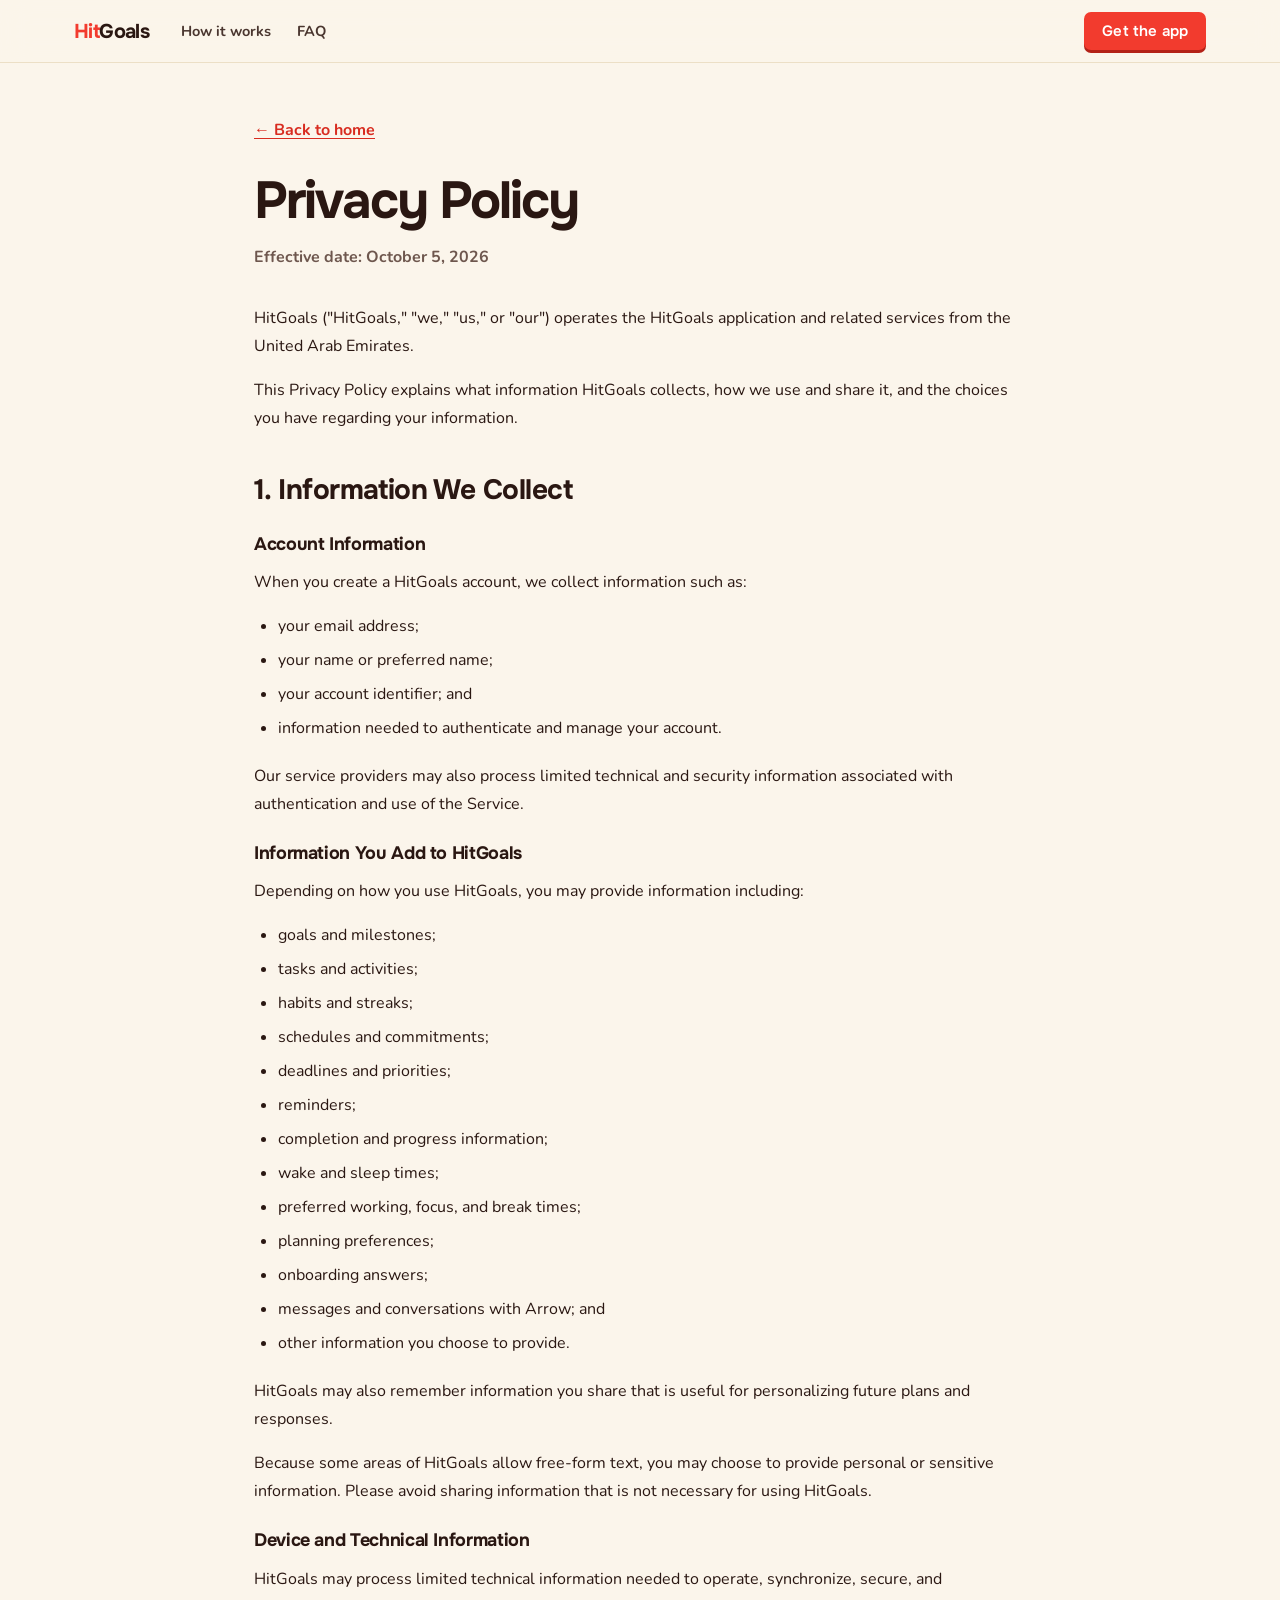
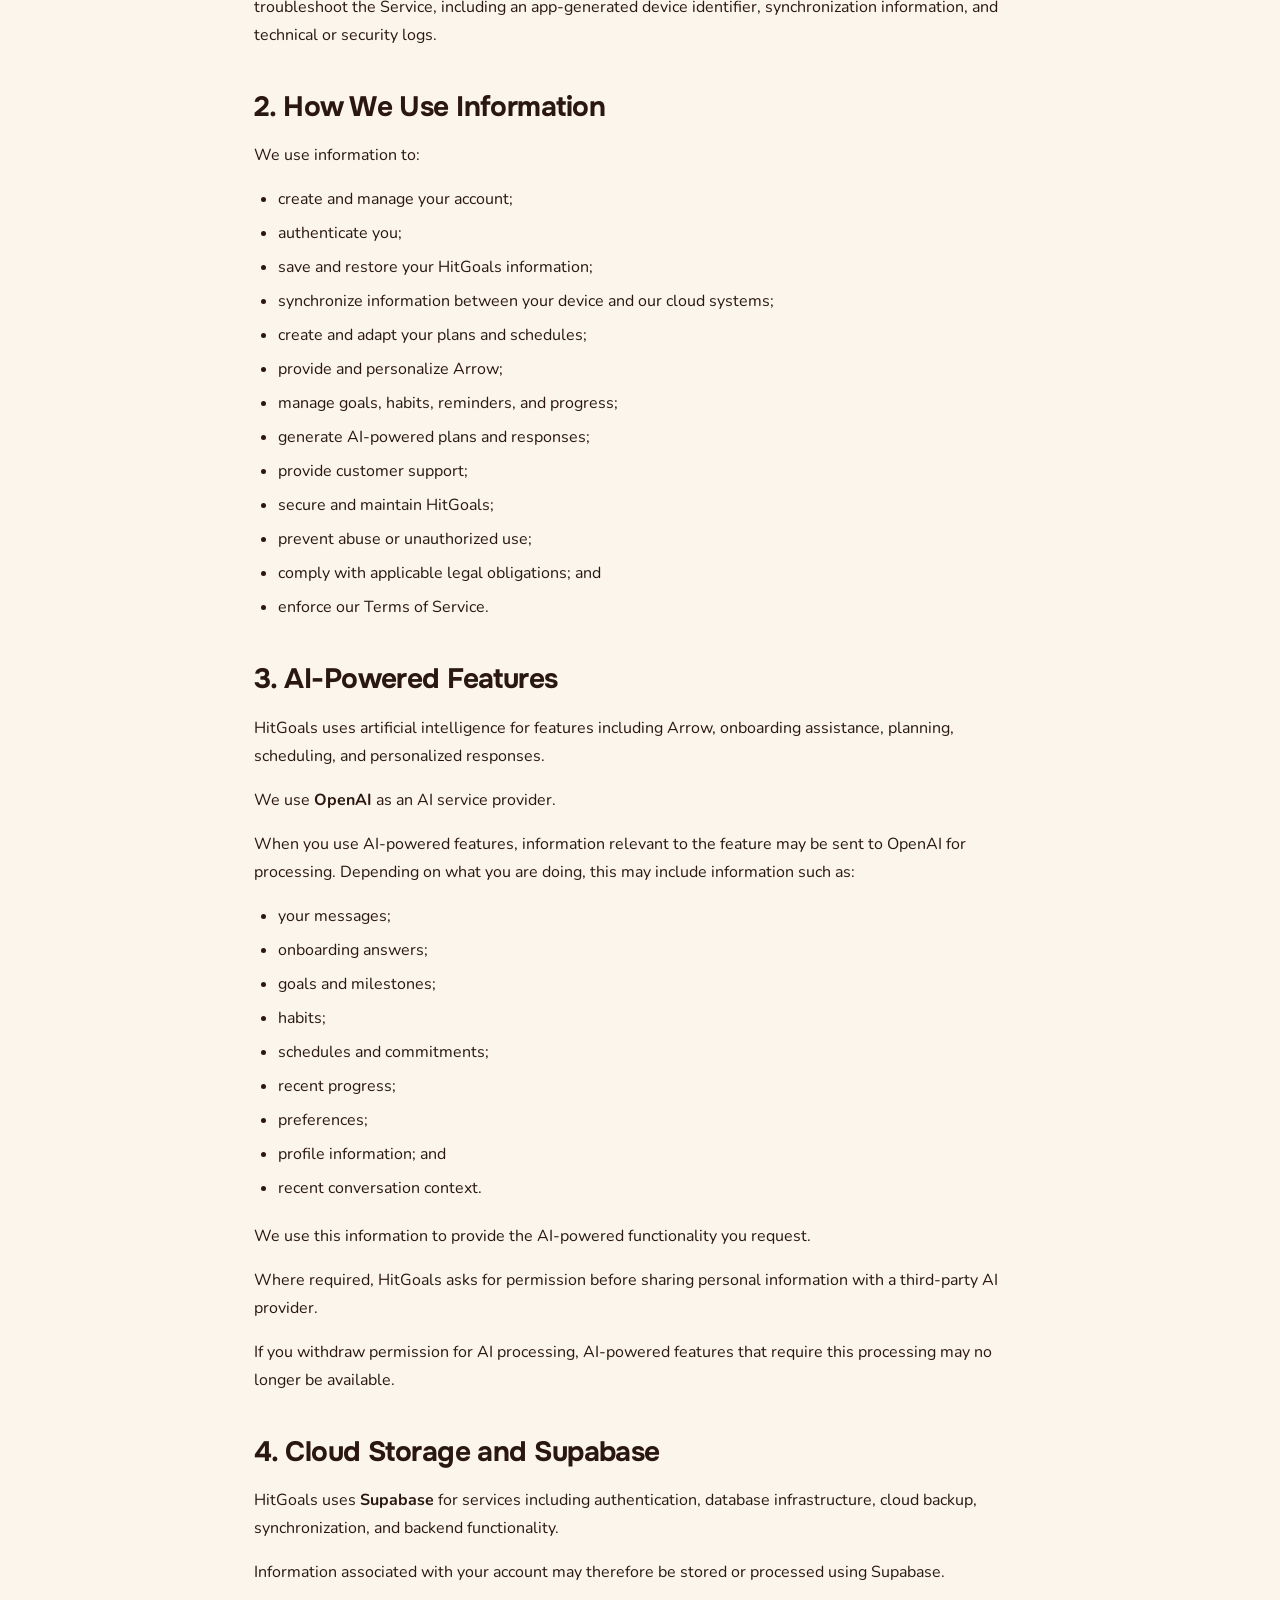
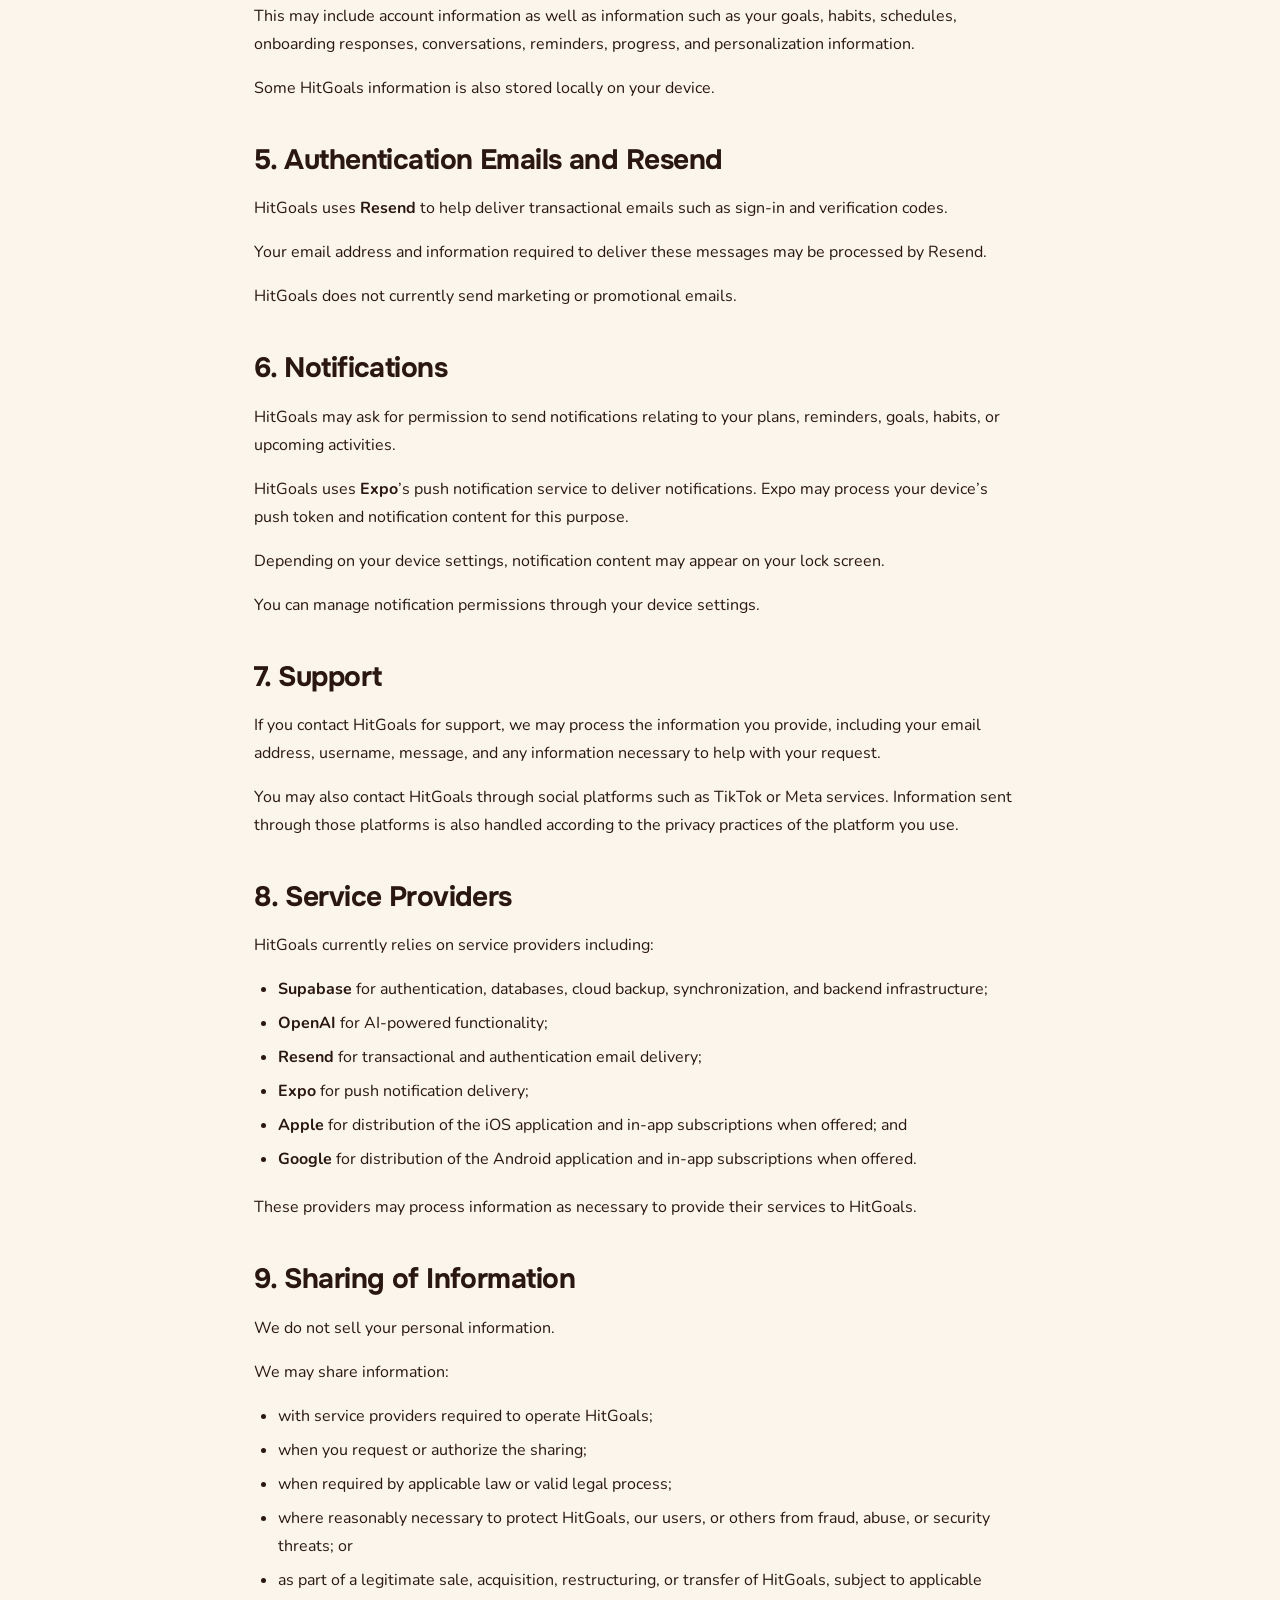
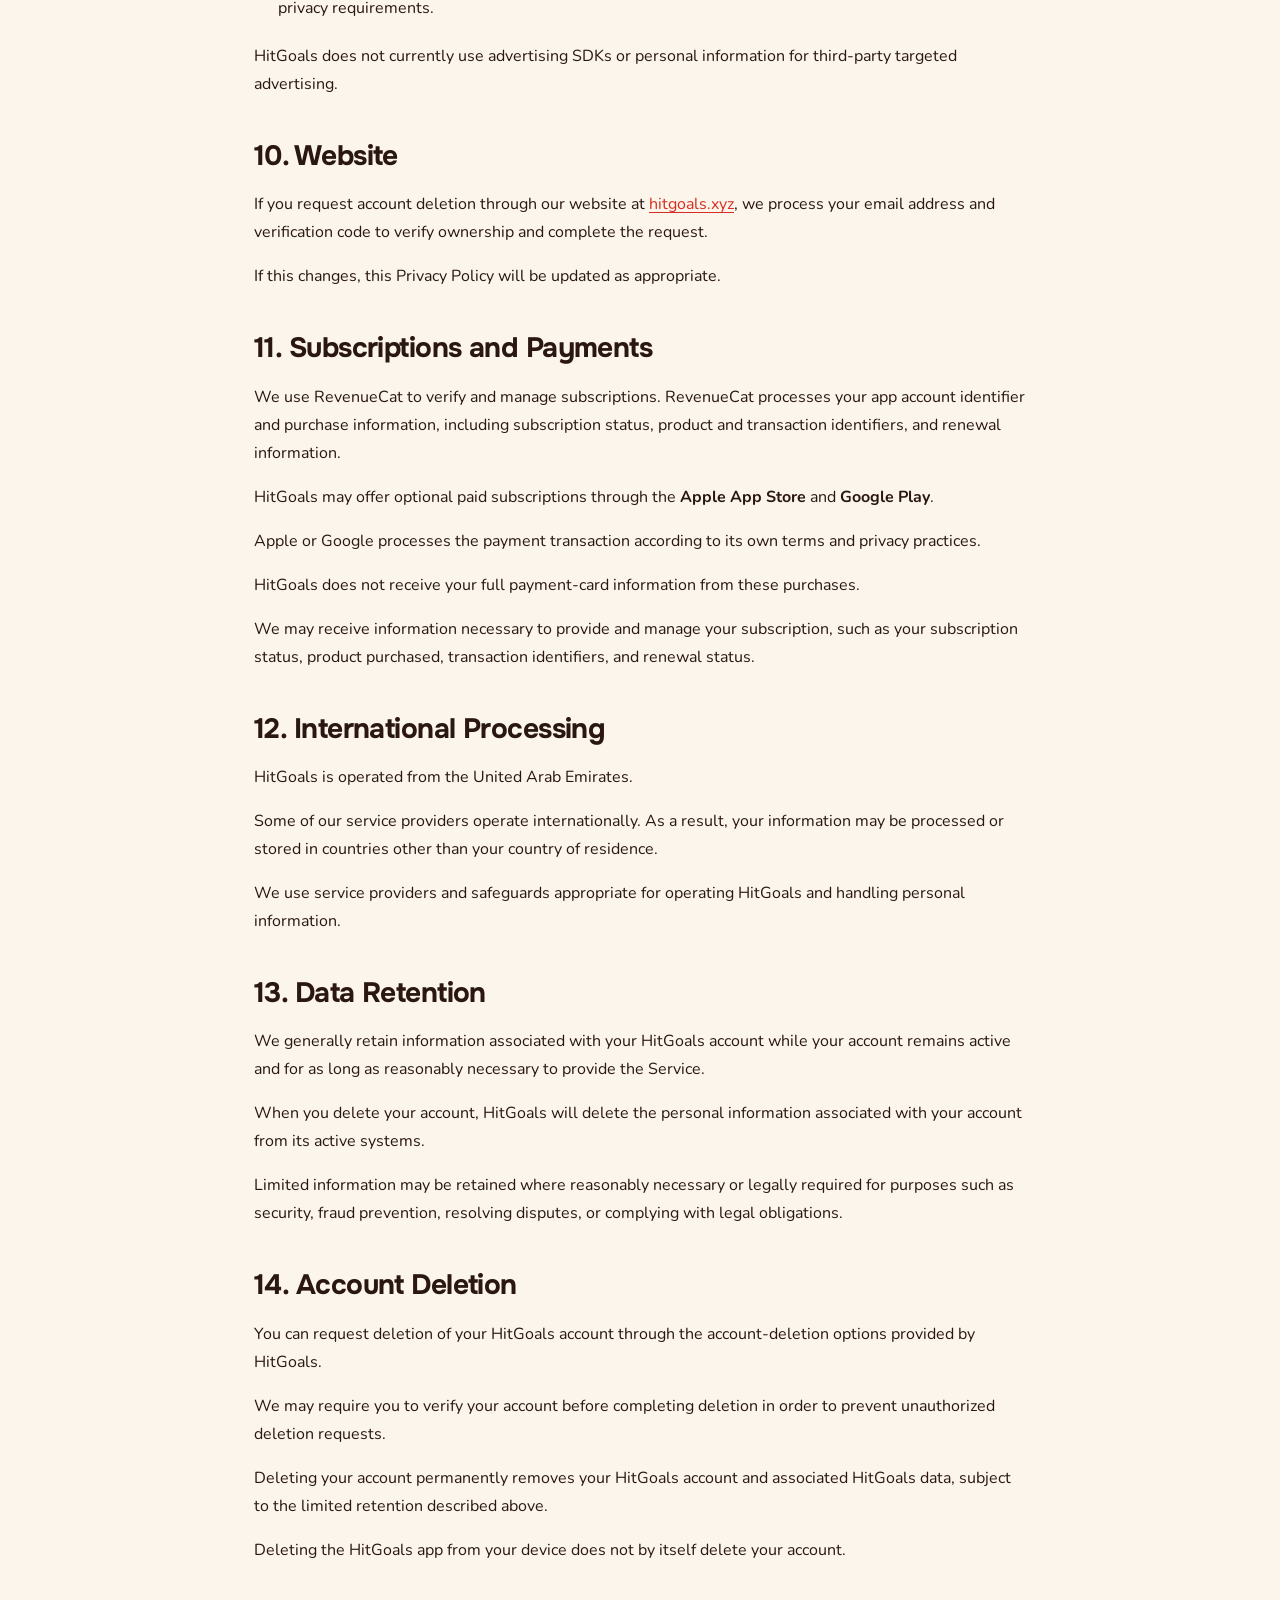
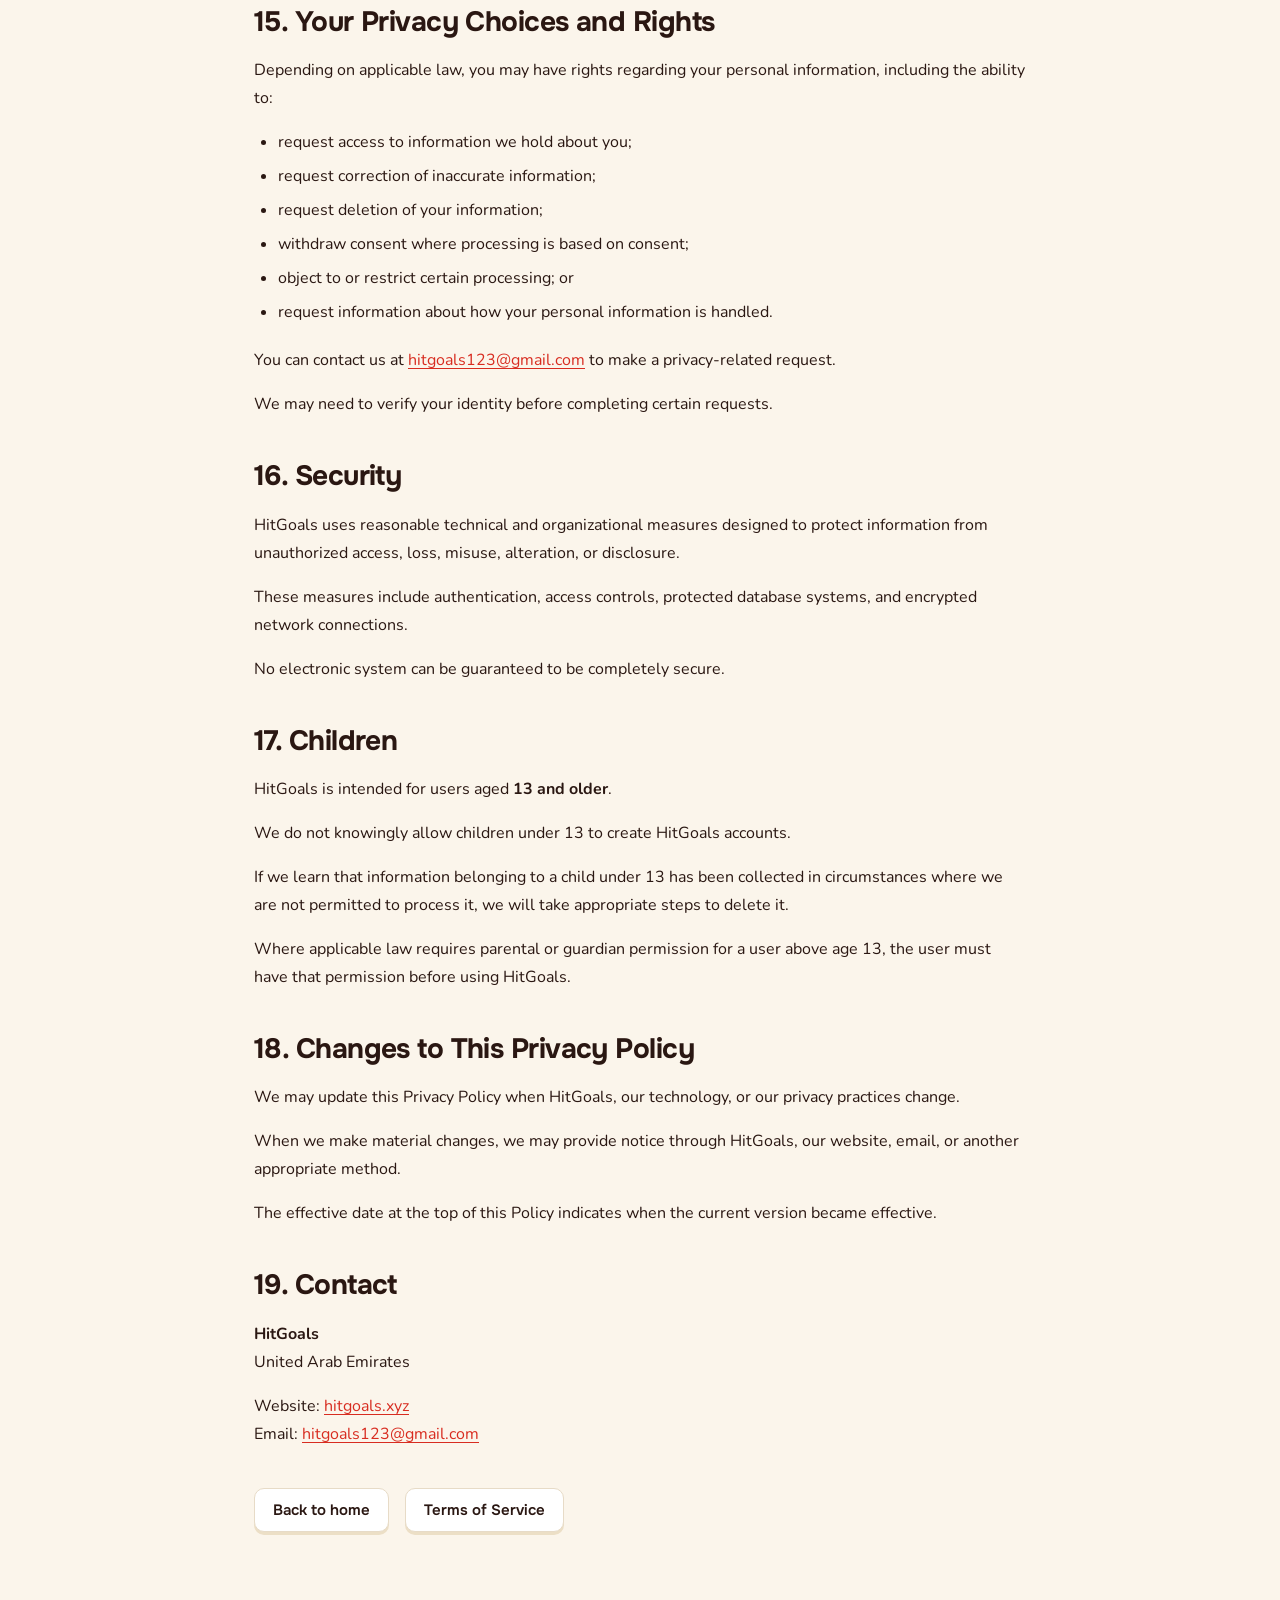
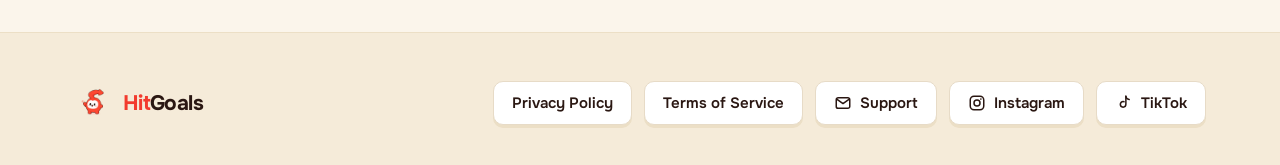
==== privacy/index.html @ f138be62 "Add privacy policy and terms pages to website" ====
<!DOCTYPE html>
<html lang="en">
<head>
<meta charset="utf-8">
<meta name="viewport" content="width=device-width, initial-scale=1">
<title>Privacy Policy — HitGoals</title>
<meta name="description" content="Read how HitGoals collects, uses, stores, and shares information, and learn about your privacy choices.">
<meta property="og:type" content="website">
<meta property="og:title" content="Privacy Policy — HitGoals">
<meta property="og:description" content="Read how HitGoals collects, uses, stores, and shares information, and learn about your privacy choices.">
<meta property="og:url" content="https://hitgoals.xyz/privacy/">
<meta property="og:image" content="https://hitgoals.xyz/assets/mascot/proud.png">
<meta name="theme-color" content="#FBF5EB">
<link rel="canonical" href="https://hitgoals.xyz/privacy/">
<link rel="icon" type="image/png" href="../assets/mascot/wave.png">
<link rel="stylesheet" href="../_ds/hitgoals-the-real-main-8b4e00c6-6f70-4fc8-bd92-96c5d314cf09/tokens/colors.css">
<link rel="stylesheet" href="../_ds/hitgoals-the-real-main-8b4e00c6-6f70-4fc8-bd92-96c5d314cf09/tokens/typography.css">
<link rel="stylesheet" href="../_ds/hitgoals-the-real-main-8b4e00c6-6f70-4fc8-bd92-96c5d314cf09/tokens/spacing.css">
<link rel="stylesheet" href="../_ds/hitgoals-the-real-main-8b4e00c6-6f70-4fc8-bd92-96c5d314cf09/tokens/radius.css">
<link rel="stylesheet" href="../_ds/hitgoals-the-real-main-8b4e00c6-6f70-4fc8-bd92-96c5d314cf09/tokens/shadows.css">
<link rel="stylesheet" href="../_ds/hitgoals-the-real-main-8b4e00c6-6f70-4fc8-bd92-96c5d314cf09/tokens/motion.css">
<link rel="stylesheet" href="../assets/css/site.css">
</head>
<body>
<header class="site-header">
  <div class="site-header__inner">
    <a class="brand" href="../#top">
      <span class="brand__word"><span class="brand__hit">Hit</span>Goals</span>
    </a>
    <nav class="site-nav" aria-label="Primary">
      <a href="../#how">How it works</a>
      <a href="../#faq">FAQ</a>
    </nav>
    <div class="site-header__actions">
      <a class="btn btn--sm btn--primary" href="../#cta">Get the app</a>
    </div>
  </div>
</header>

<main class="legal-page">
  <a class="legal-page__back" href="../">&larr; Back to home</a>
  <article aria-labelledby="legal-title">
    <h1 class="legal-page__title" id="legal-title">Privacy Policy</h1>
    <p class="legal-page__date"><strong>Effective date: <time datetime="2026-10-05">October 5, 2026</time></strong></p>
    <div class="legal-page__content">
    <p>HitGoals (&quot;HitGoals,&quot; &quot;we,&quot; &quot;us,&quot; or &quot;our&quot;) operates the HitGoals application and related services from the United Arab Emirates.</p>
    <p>This Privacy Policy explains what information HitGoals collects, how we use and share it, and the choices you have regarding your information.</p>
    <h2>1. Information We Collect</h2>
    <h3>Account Information</h3>
    <p>When you create a HitGoals account, we collect information such as:</p>
    <ul>
      <li>your email address;</li>
      <li>your name or preferred name;</li>
      <li>your account identifier; and</li>
      <li>information needed to authenticate and manage your account.</li>
    </ul>
    <p>Our service providers may also process limited technical and security information associated with authentication and use of the Service.</p>
    <h3>Information You Add to HitGoals</h3>
    <p>Depending on how you use HitGoals, you may provide information including:</p>
    <ul>
      <li>goals and milestones;</li>
      <li>tasks and activities;</li>
      <li>habits and streaks;</li>
      <li>schedules and commitments;</li>
      <li>deadlines and priorities;</li>
      <li>reminders;</li>
      <li>completion and progress information;</li>
      <li>wake and sleep times;</li>
      <li>preferred working, focus, and break times;</li>
      <li>planning preferences;</li>
      <li>onboarding answers;</li>
      <li>messages and conversations with Arrow; and</li>
      <li>other information you choose to provide.</li>
    </ul>
    <p>HitGoals may also remember information you share that is useful for personalizing future plans and responses.</p>
    <p>Because some areas of HitGoals allow free-form text, you may choose to provide personal or sensitive information. Please avoid sharing information that is not necessary for using HitGoals.</p>
    <h3>Device and Technical Information</h3>
    <p>HitGoals may process limited technical information needed to operate, synchronize, secure, and troubleshoot the Service, including an app-generated device identifier, synchronization information, and technical or security logs.</p>
    <h2>2. How We Use Information</h2>
    <p>We use information to:</p>
    <ul>
      <li>create and manage your account;</li>
      <li>authenticate you;</li>
      <li>save and restore your HitGoals information;</li>
      <li>synchronize information between your device and our cloud systems;</li>
      <li>create and adapt your plans and schedules;</li>
      <li>provide and personalize Arrow;</li>
      <li>manage goals, habits, reminders, and progress;</li>
      <li>generate AI-powered plans and responses;</li>
      <li>provide customer support;</li>
      <li>secure and maintain HitGoals;</li>
      <li>prevent abuse or unauthorized use;</li>
      <li>comply with applicable legal obligations; and</li>
      <li>enforce our Terms of Service.</li>
    </ul>
    <h2 id="ai">3. AI-Powered Features</h2>
    <p>HitGoals uses artificial intelligence for features including Arrow, onboarding assistance, planning, scheduling, and personalized responses.</p>
    <p>We use <strong>OpenAI</strong> as an AI service provider.</p>
    <p>When you use AI-powered features, information relevant to the feature may be sent to OpenAI for processing. Depending on what you are doing, this may include information such as:</p>
    <ul>
      <li>your messages;</li>
      <li>onboarding answers;</li>
      <li>goals and milestones;</li>
      <li>habits;</li>
      <li>schedules and commitments;</li>
      <li>recent progress;</li>
      <li>preferences;</li>
      <li>profile information; and</li>
      <li>recent conversation context.</li>
    </ul>
    <p>We use this information to provide the AI-powered functionality you request.</p>
    <p>Where required, HitGoals asks for permission before sharing personal information with a third-party AI provider.</p>
    <p>If you withdraw permission for AI processing, AI-powered features that require this processing may no longer be available.</p>
    <h2>4. Cloud Storage and Supabase</h2>
    <p>HitGoals uses <strong>Supabase</strong> for services including authentication, database infrastructure, cloud backup, synchronization, and backend functionality.</p>
    <p>Information associated with your account may therefore be stored or processed using Supabase.</p>
    <p>This may include account information as well as information such as your goals, habits, schedules, onboarding responses, conversations, reminders, progress, and personalization information.</p>
    <p>Some HitGoals information is also stored locally on your device.</p>
    <h2>5. Authentication Emails and Resend</h2>
    <p>HitGoals uses <strong>Resend</strong> to help deliver transactional emails such as sign-in and verification codes.</p>
    <p>Your email address and information required to deliver these messages may be processed by Resend.</p>
    <p>HitGoals does not currently send marketing or promotional emails.</p>
    <h2>6. Notifications</h2>
    <p>HitGoals may ask for permission to send notifications relating to your plans, reminders, goals, habits, or upcoming activities.</p>
    <p>HitGoals uses <strong>Expo</strong>’s push notification service to deliver notifications. Expo may process your device’s push token and notification content for this purpose.</p>
    <p>Depending on your device settings, notification content may appear on your lock screen.</p>
    <p>You can manage notification permissions through your device settings.</p>
    <h2>7. Support</h2>
    <p>If you contact HitGoals for support, we may process the information you provide, including your email address, username, message, and any information necessary to help with your request.</p>
    <p>You may also contact HitGoals through social platforms such as TikTok or Meta services. Information sent through those platforms is also handled according to the privacy practices of the platform you use.</p>
    <h2>8. Service Providers</h2>
    <p>HitGoals currently relies on service providers including:</p>
    <ul>
      <li><strong>Supabase</strong> for authentication, databases, cloud backup, synchronization, and backend infrastructure;</li>
      <li><strong>OpenAI</strong> for AI-powered functionality;</li>
      <li><strong>Resend</strong> for transactional and authentication email delivery;</li>
      <li><strong>Expo</strong> for push notification delivery;</li>
      <li><strong>Apple</strong> for distribution of the iOS application and in-app subscriptions when offered; and</li>
      <li><strong>Google</strong> for distribution of the Android application and in-app subscriptions when offered.</li>
    </ul>
    <p>These providers may process information as necessary to provide their services to HitGoals.</p>
    <h2>9. Sharing of Information</h2>
    <p>We do not sell your personal information.</p>
    <p>We may share information:</p>
    <ul>
      <li>with service providers required to operate HitGoals;</li>
      <li>when you request or authorize the sharing;</li>
      <li>when required by applicable law or valid legal process;</li>
      <li>where reasonably necessary to protect HitGoals, our users, or others from fraud, abuse, or security threats; or</li>
      <li>as part of a legitimate sale, acquisition, restructuring, or transfer of HitGoals, subject to applicable privacy requirements.</li>
    </ul>
    <p>HitGoals does not currently use advertising SDKs or personal information for third-party targeted advertising.</p>
    <h2>10. Website</h2>
    <p>If you request account deletion through our website at <a href="https://hitgoals.xyz">hitgoals.xyz</a>, we process your email address and verification code to verify ownership and complete the request.</p>
    <p>If this changes, this Privacy Policy will be updated as appropriate.</p>
    <h2>11. Subscriptions and Payments</h2>
    <p>We use RevenueCat to verify and manage subscriptions. RevenueCat processes your app account identifier and purchase information, including subscription status, product and transaction identifiers, and renewal information.</p>
    <p>HitGoals may offer optional paid subscriptions through the <strong>Apple App Store</strong> and <strong>Google Play</strong>.</p>
    <p>Apple or Google processes the payment transaction according to its own terms and privacy practices.</p>
    <p>HitGoals does not receive your full payment-card information from these purchases.</p>
    <p>We may receive information necessary to provide and manage your subscription, such as your subscription status, product purchased, transaction identifiers, and renewal status.</p>
    <h2>12. International Processing</h2>
    <p>HitGoals is operated from the United Arab Emirates.</p>
    <p>Some of our service providers operate internationally. As a result, your information may be processed or stored in countries other than your country of residence.</p>
    <p>We use service providers and safeguards appropriate for operating HitGoals and handling personal information.</p>
    <h2>13. Data Retention</h2>
    <p>We generally retain information associated with your HitGoals account while your account remains active and for as long as reasonably necessary to provide the Service.</p>
    <p>When you delete your account, HitGoals will delete the personal information associated with your account from its active systems.</p>
    <p>Limited information may be retained where reasonably necessary or legally required for purposes such as security, fraud prevention, resolving disputes, or complying with legal obligations.</p>
    <h2>14. Account Deletion</h2>
    <p>You can request deletion of your HitGoals account through the account-deletion options provided by HitGoals.</p>
    <p>We may require you to verify your account before completing deletion in order to prevent unauthorized deletion requests.</p>
    <p>Deleting your account permanently removes your HitGoals account and associated HitGoals data, subject to the limited retention described above.</p>
    <p>Deleting the HitGoals app from your device does not by itself delete your account.</p>
    <h2>15. Your Privacy Choices and Rights</h2>
    <p>Depending on applicable law, you may have rights regarding your personal information, including the ability to:</p>
    <ul>
      <li>request access to information we hold about you;</li>
      <li>request correction of inaccurate information;</li>
      <li>request deletion of your information;</li>
      <li>withdraw consent where processing is based on consent;</li>
      <li>object to or restrict certain processing; or</li>
      <li>request information about how your personal information is handled.</li>
    </ul>
    <p>You can contact us at <a href="mailto:hitgoals123@gmail.com">hitgoals123@gmail.com</a> to make a privacy-related request.</p>
    <p>We may need to verify your identity before completing certain requests.</p>
    <h2>16. Security</h2>
    <p>HitGoals uses reasonable technical and organizational measures designed to protect information from unauthorized access, loss, misuse, alteration, or disclosure.</p>
    <p>These measures include authentication, access controls, protected database systems, and encrypted network connections.</p>
    <p>No electronic system can be guaranteed to be completely secure.</p>
    <h2>17. Children</h2>
    <p>HitGoals is intended for users aged <strong>13 and older</strong>.</p>
    <p>We do not knowingly allow children under 13 to create HitGoals accounts.</p>
    <p>If we learn that information belonging to a child under 13 has been collected in circumstances where we are not permitted to process it, we will take appropriate steps to delete it.</p>
    <p>Where applicable law requires parental or guardian permission for a user above age 13, the user must have that permission before using HitGoals.</p>
    <h2>18. Changes to This Privacy Policy</h2>
    <p>We may update this Privacy Policy when HitGoals, our technology, or our privacy practices change.</p>
    <p>When we make material changes, we may provide notice through HitGoals, our website, email, or another appropriate method.</p>
    <p>The effective date at the top of this Policy indicates when the current version became effective.</p>
    <h2>19. Contact</h2>

    <p><strong>HitGoals</strong><br>United Arab Emirates</p>
    <p>Website: <a href="https://hitgoals.xyz">hitgoals.xyz</a><br>Email: <a href="mailto:hitgoals123@gmail.com">hitgoals123@gmail.com</a></p>
    </div>
  </article>
  <nav class="legal-page__nav" aria-label="Related pages">
    <a class="link-btn" href="../">Back to home</a>
    <a class="link-btn" href="../terms/">Terms of Service</a>
  </nav>
</main>

<footer class="site-footer">
  <div class="site-footer__inner">
    <div class="site-footer__brand">
      <img class="site-footer__mark" src="../assets/mascot/wave.png" alt="" width="38" height="38">
      <span class="site-footer__word"><span class="brand__hit">Hit</span>Goals</span>
    </div>
    <div class="site-footer__links">
      <a class="link-btn" href="../privacy/" aria-current="page">Privacy Policy</a>
      <a class="link-btn" href="../terms/">Terms of Service</a>
      <details class="support-contact">
      <summary class="link-btn">
        <svg width="18" height="18" viewBox="0 0 24 24" fill="none" stroke="currentColor" stroke-width="2" stroke-linecap="round" stroke-linejoin="round" aria-hidden="true"><path d="M3 7.5A2.5 2.5 0 0 1 5.5 5h13A2.5 2.5 0 0 1 21 7.5v9A2.5 2.5 0 0 1 18.5 19h-13A2.5 2.5 0 0 1 3 16.5z"></path><path d="m3.6 6.7 8.4 6 8.4-6"></path></svg>
        Support
      </summary>
      <a class="support-contact__email" href="mailto:hitgoals123@gmail.com">hitgoals123@gmail.com</a>
      </details>
      <a class="link-btn" href="https://instagram.com/hitgoals" target="_blank" rel="noopener">
        <svg width="18" height="18" viewBox="0 0 24 24" fill="none" stroke="currentColor" stroke-width="2" stroke-linecap="round" stroke-linejoin="round" aria-hidden="true"><rect x="3" y="3" width="18" height="18" rx="5"></rect><circle cx="12" cy="12" r="4"></circle><circle cx="17.2" cy="6.8" r="1.1" fill="currentColor" stroke="none"></circle></svg>
        Instagram
      </a>
      <a class="link-btn" href="https://tiktok.com/@hitgoals" target="_blank" rel="noopener">
        <svg width="18" height="18" viewBox="0 0 24 24" fill="none" stroke="currentColor" stroke-width="2" stroke-linecap="round" stroke-linejoin="round" aria-hidden="true"><path d="M14.5 3v10.8a3.7 3.7 0 1 1-3.7-3.7c.4 0 .8.06 1.2.18"></path><path d="M14.5 3c.3 2.4 2 4.1 4.4 4.4"></path></svg>
        TikTok
      </a>
    </div>
  </div>
</footer>
</body>
</html>
---- _ds/hitgoals-the-real-main-8b4e00c6-6f70-4fc8-bd92-96c5d314cf09/tokens/colors.css ----
/* HitGoals — Color tokens
   Anchored to the red arrow mascot, warm cream paper, and the pastel
   yellow / green / teal accents from the mascot's building blocks. */
:root {
  /* ---- Brand red (primary) ---- */
  --red-50:  #FDF1EF;
  --red-100: #FCDED9;
  --red-200: #F9BDB4;
  --red-300: #F79287;
  --red-400: #F5675A;
  --red-500: #F23B2E; /* HitGoals red — primary brand color */
  --red-600: #D82C20; /* hover */
  --red-700: #B32117; /* pressed / 3D under-edge */
  --red-800: #8A1810;

  /* ---- Warm cream / paper (surfaces & backgrounds) ---- */
  --cream-50:  #FFFDF8;
  --cream-100: #FBF5EB; /* app canvas */
  --cream-200: #F5EBD9; /* sunken surface */
  --cream-300: #ECDFC6; /* hairline on cream */
  --paper:     #FFFFFF; /* card surface (mascot belly white) */

  /* ---- Ink (outlines & text — warm near-black brown) ---- */
  --ink-900: #2A1712; /* mascot outline, primary text */
  --ink-700: #4A362F;
  --ink-500: #6E574E; /* secondary text */
  --ink-400: #937C73; /* muted text */
  --ink-300: #BCA99F; /* disabled */

  /* ---- Pastel accents (from the mascot's cubes) ---- */
  --gold-100: #FDF1D4;
  --gold-300: #F9DC8C;
  --gold-400: #F7CE5E; /* soft gold cube */
  --gold-500: #F0B93D; /* warning / streaks */
  --gold-600: #D69A22;

  --green-100: #E3F3D6;
  --green-300: #B6E293;
  --green-400: #8FD16A; /* leaf green cube */
  --green-500: #5DB63C; /* success / done */
  --green-600: #479128;

  --teal-100: #D8F1EC;
  --teal-300: #98DDD0;
  --teal-400: #67CDBB; /* soft teal accent */
  --teal-500: #29B39A; /* focus / insights */
  --teal-600: #1B8F7B;

  --sky-100: #DCEEFB;
  --sky-300: #A9D3F3;
  --sky-400: #7FBDEC; /* sweat-drop blue */
  --sky-500: #4A9EE6; /* info */
  --sky-600: #2C7CC4;

  --cheek: #F6C7BE; /* mascot cheek blush */

  /* ================= Semantic aliases ================= */
  --color-bg:            var(--cream-100);
  --color-surface:       var(--paper);
  --color-surface-sunken:var(--cream-200);
  --color-surface-tint:  var(--red-50);

  --brand:               var(--red-500);
  --brand-hover:         var(--red-600);
  --brand-pressed:       var(--red-700);
  --brand-tint:          var(--red-100);
  --brand-edge:          var(--red-700); /* 3D bottom edge on red buttons */

  --text-primary:        var(--ink-900);
  --text-secondary:      var(--ink-500);
  --text-muted:          var(--ink-400);
  --text-disabled:       var(--ink-300);
  --text-on-brand:       #FFFFFF;
  --text-on-accent:      var(--ink-900);

  --border-subtle:       var(--cream-300);
  --border-default:      #E7DBC7;
  --border-strong:       var(--ink-900);

  --success:             var(--green-500);
  --success-tint:        var(--green-100);
  --success-edge:        var(--green-600);
  --warning:             var(--gold-500);
  --warning-tint:        var(--gold-100);
  --danger:              var(--red-500);
  --danger-tint:         var(--red-100);
  --info:                var(--sky-500);
  --info-tint:           var(--sky-100);
  --focus:               var(--teal-500);
  --focus-tint:          var(--teal-100);

  --focus-ring:          var(--red-300);
}
---- _ds/hitgoals-the-real-main-8b4e00c6-6f70-4fc8-bd92-96c5d314cf09/tokens/typography.css ----
/* HitGoals — Typography tokens
   Fredoka (rounded, geometric) for display/headings — echoes the mascot's
   bouncy arrow. Nunito for body & UI — friendly, highly legible.
   NOTE: fonts are pulled from Google Fonts (see flag in readme.md). */
@import url('https://fonts.googleapis.com/css2?family=Onest:wght@500;600;700;800&family=Nunito:ital,wght@0,400;0,600;0,700;0,800;1,400&family=DM+Mono:wght@400;500&display=swap');

:root {
  --font-display: 'Onest', 'Trebuchet MS', sans-serif; /* @kind font */
  --font-body: 'Nunito', 'Segoe UI', sans-serif; /* @kind font */
  --font-mono: 'DM Mono', ui-monospace, monospace; /* @kind font */

  /* Weights */
  --fw-regular: 400;  /* @kind other */
  --fw-medium: 600;   /* @kind other */
  --fw-semibold: 700; /* @kind other */
  --fw-bold: 700;     /* @kind other */
  --fw-display: 700;  /* @kind other */
  --fw-heavy: 700;    /* @kind other */

  /* Type scale (rem, 16px base) */
  --fs-display: 3rem;     /* 48 — hero */
  --fs-h1: 2.25rem;       /* 36 */
  --fs-h2: 1.75rem;       /* 28 */
  --fs-h3: 1.375rem;      /* 22 */
  --fs-title: 1.125rem;   /* 18 — card titles */
  --fs-body: 1rem;        /* 16 */
  --fs-body-sm: 0.9375rem;/* 15 */
  --fs-caption: 0.8125rem;/* 13 */
  --fs-micro: 0.6875rem;  /* 11 — labels/badges */

  /* Line heights */
  --lh-tight: 1.1;    /* @kind other */
  --lh-snug: 1.25;    /* @kind other */
  --lh-normal: 1.5;   /* @kind other */
  --lh-relaxed: 1.65; /* @kind other */

  /* Letter spacing */
  --ls-tight: -0.02em; /* @kind other */
  --ls-normal: 0;      /* @kind other */
  --ls-wide: 0.04em;   /* @kind other */
  --ls-caps: 0.08em;   /* @kind other */
}
---- _ds/hitgoals-the-real-main-8b4e00c6-6f70-4fc8-bd92-96c5d314cf09/tokens/spacing.css ----
/* HitGoals — Spacing & sizing tokens (4px base grid) */
:root {
  --space-0: 0;
  --space-1: 4px;
  --space-2: 8px;
  --space-3: 12px;
  --space-4: 16px;
  --space-5: 20px;
  --space-6: 24px;
  --space-8: 32px;
  --space-10: 40px;
  --space-12: 48px;
  --space-16: 64px;
  --space-20: 80px;

  /* Layout */
  --container-max: 1200px;
  --gutter: 24px;
  --app-max: 420px;        /* mobile app frame */
  --tap-target: 48px;      /* min hit area */
  --nav-height: 68px;      /* bottom tab bar */
}
---- _ds/hitgoals-the-real-main-8b4e00c6-6f70-4fc8-bd92-96c5d314cf09/tokens/radius.css ----
/* HitGoals — Corner radius tokens
   Restrained, only-slightly-rounded corners (the brand wants crisp shapes,
   not pillowy ones). Avatars/toggles that must be circular set 999 directly. */
:root {
  --radius-xs: 3px;
  --radius-sm: 5px;
  --radius-md: 7px;    /* inputs, buttons, small cards */
  --radius-lg: 10px;   /* cards */
  --radius-xl: 14px;   /* hero cards, sheets */
  --radius-2xl: 18px;
  --radius-pill: 999px;/* circular controls only (avatars, switch, streak) */
}
---- _ds/hitgoals-the-real-main-8b4e00c6-6f70-4fc8-bd92-96c5d314cf09/tokens/shadows.css ----
/* HitGoals — Elevation & the signature "3D chunky" edges.
   The brand look uses solid offset bottom edges (like the mascot's outline
   and Duolingo-style chunky buttons) more than soft blurred shadows. */
:root {
  /* Soft ambient shadows (warm-tinted, low blur) */
  --shadow-xs: 0 1px 2px rgba(42, 23, 18, 0.06);
  --shadow-sm: 0 2px 6px rgba(42, 23, 18, 0.08);
  --shadow-md: 0 6px 16px rgba(42, 23, 18, 0.10);
  --shadow-lg: 0 14px 32px rgba(42, 23, 18, 0.14);
  --shadow-pop: 0 18px 44px rgba(242, 59, 46, 0.22); /* red glow for CTAs/mascot */

  /* Chunky solid bottom edges (the "press-down" toy look) */
  --edge-brand:   0 4px 0 var(--red-700);
  --edge-success: 0 4px 0 var(--green-600);
  --edge-gold:    0 4px 0 var(--gold-600);
  --edge-neutral: 0 4px 0 var(--cream-300);
  --edge-ink:     0 3px 0 var(--ink-900);

  /* Focus ring */
  --ring: 0 0 0 4px var(--focus-tint);
}
---- _ds/hitgoals-the-real-main-8b4e00c6-6f70-4fc8-bd92-96c5d314cf09/tokens/motion.css ----
/* HitGoals — Motion tokens
   Playful, bouncy easing to echo the mascot's springy character. */
:root {
  --dur-fast: 120ms;      /* @kind other */
  --dur-base: 200ms;      /* @kind other */
  --dur-slow: 320ms;      /* @kind other */
  --dur-celebrate: 600ms; /* @kind other */

  --ease-standard: cubic-bezier(0.4, 0, 0.2, 1);    /* @kind other */
  --ease-out: cubic-bezier(0.16, 1, 0.3, 1);        /* @kind other */
  --ease-bounce: cubic-bezier(0.34, 1.56, 0.64, 1); /* @kind other */
  --ease-spring: cubic-bezier(0.5, 1.6, 0.4, 1);    /* @kind other */
}
---- assets/css/site.css ----
/* ==========================================================================
   HitGoals — marketing site styles
   Built on the HitGoals design system tokens
   (_ds/hitgoals-the-real-main-8b4e00c6-6f70-4fc8-bd92-96c5d314cf09/styles.css).
   Every colour, size and shadow below resolves to a design-system token.
   ========================================================================== */

/* --------------------------------------------------------------- base --- */
* { box-sizing: border-box; }

body {
  margin: 0;
  background: var(--cream-100);
  color: var(--ink-900);
  font-family: var(--font-body);
  overflow-x: hidden;
  -webkit-font-smoothing: antialiased;
}

img { max-width: 100%; }

a { color: var(--red-600); text-decoration: none; }
a:hover { color: var(--red-500); }

.u-visually-hidden {
  position: absolute;
  width: 1px; height: 1px;
  margin: -1px; padding: 0;
  overflow: hidden;
  clip: rect(0 0 0 0);
  white-space: nowrap;
  border: 0;
}

/* Shared section rhythm */
.section { padding: 160px 24px 0; }
.section--tight { padding: 104px 24px 0; }
.section__inner { max-width: 1180px; margin: 0 auto; }

.eyebrow {
  font-weight: 800;
  font-size: 12px;
  letter-spacing: .14em;
  text-transform: uppercase;
  color: var(--red-500);
  margin-bottom: 18px;
}

/* ------------------------------------------------------------ buttons --- */
/* Mirrors the design system Button component: a chunky solid bottom edge that
   the button presses down onto. See components/forms/Button.jsx. */
.btn {
  --btn-edge: 4px;
  --btn-edge-color: transparent;
  display: inline-flex;
  align-items: center;
  justify-content: center;
  font-family: var(--font-display);
  font-weight: 600;
  line-height: 1;
  letter-spacing: .01em;
  white-space: nowrap;
  border: 2px solid transparent;
  border-radius: var(--radius-md);
  box-shadow: 0 var(--btn-edge) 0 var(--btn-edge-color);
  cursor: pointer;
  user-select: none;
  -webkit-tap-highlight-color: transparent;
  outline: none;
  transition:
    transform var(--dur-fast) var(--ease-standard),
    background var(--dur-fast),
    box-shadow var(--dur-fast);
}
.btn:active {
  transform: translateY(var(--btn-edge));
  box-shadow: 0 0 0 var(--btn-edge-color);
}
.btn:focus-visible { box-shadow: 0 var(--btn-edge) 0 var(--btn-edge-color), var(--ring); }

.btn--sm { --btn-edge: 3px; gap: 6px; padding: 8px 16px; min-height: 38px; font-size: var(--fs-body-sm); }
.btn--md { --btn-edge: 4px; gap: 8px; padding: 12px 22px; min-height: 48px; font-size: var(--fs-body); }

.btn--primary { --btn-edge-color: var(--red-700); background: var(--red-500); color: #fff; }
.btn--primary:hover { background: var(--red-600); color: #fff; }

/* --------------------------------------------------- app store badges --- */
.store-row { display: flex; gap: 14px; flex-wrap: wrap; }
.store-row--hero { margin-bottom: 18px; }
.store-row--center { justify-content: center; margin-top: 40px; }

.store-btn {
  display: inline-flex;
  align-items: center;
  gap: 12px;
  background: var(--ink-900);
  color: var(--cream-50);
  border-radius: 12px;
  padding: 12px 22px 13px;
  box-shadow: 0 5px 0 rgba(42, 23, 18, .4);
  transition:
    transform var(--dur-fast) var(--ease-standard),
    box-shadow var(--dur-fast);
}
.store-btn:hover { color: var(--cream-50); }
.store-btn:active { transform: translateY(5px); box-shadow: 0 0 0 rgba(42, 23, 18, .4); }

.store-btn__label {
  font-family: var(--font-display);
  font-weight: 700;
  font-size: 19px;
  letter-spacing: -.02em;
}

/* Slightly smaller pair used under the comparison table */
.store-btn--compact .store-btn__label { font-size: 18px; }

/* Cream-on-red pair inside the final CTA card */
.store-btn--light {
  background: var(--cream-50);
  color: var(--ink-900);
  box-shadow: 0 5px 0 var(--red-700);
}
.store-btn--light:hover { color: var(--ink-900); }
.store-btn--light:active { box-shadow: 0 0 0 var(--red-700); }

/* ------------------------------------------------------------- header --- */
.site-header {
  position: sticky;
  top: 0;
  z-index: 50;
  background: rgba(251, 245, 235, .86);
  -webkit-backdrop-filter: blur(14px);
  backdrop-filter: blur(14px);
  border-bottom: 1.5px solid var(--border-subtle);
}
.site-header__inner {
  max-width: 1180px;
  margin: 0 auto;
  padding: 12px 24px;
  display: flex;
  align-items: center;
  gap: 24px;
  flex-wrap: nowrap;
}
.site-header__actions { margin-left: auto; display: flex; align-items: center; gap: 14px; }

.brand { display: flex; align-items: center; gap: 9px; flex-shrink: 0; }
.brand__word {
  font-family: var(--font-display);
  font-weight: 700;
  font-size: 20px;
  letter-spacing: -.03em;
  color: var(--ink-900);
}
.brand:hover .brand__word { color: var(--ink-900); }
.brand__hit { color: var(--red-500); }

.site-nav { display: flex; align-items: center; gap: 26px; margin-left: 8px; flex-wrap: nowrap; flex-shrink: 0; }
.site-nav a { font-weight: 700; font-size: 14.5px; color: var(--ink-700); white-space: nowrap; }
.site-nav a:hover { color: var(--red-500); }

/* --------------------------------------------------------------- hero --- */
.hero { position: relative; padding: 76px 24px 0; overflow: hidden; }
.hero__inner {
  position: relative;
  max-width: 1180px;
  margin: 0 auto;
  display: grid;
  grid-template-columns: repeat(auto-fit, minmax(min(340px, 100%), 1fr));
  gap: clamp(32px, 5vw, 64px);
  align-items: center;
}
.hero__title {
  font-family: var(--font-display);
  font-weight: 700;
  font-size: clamp(42px, 5.6vw, 72px);
  line-height: 1;
  letter-spacing: -.045em;
  margin: 0 0 24px;
}
.hero__title span { white-space: nowrap; }
.hero__sub {
  font-weight: 600;
  font-size: clamp(17px, 1.5vw, 19.5px);
  line-height: 1.55;
  color: var(--ink-500);
  max-width: 520px;
  margin: 0 0 32px;
  text-wrap: pretty;
}
.hero__note { font-weight: 700; font-size: 13px; color: var(--ink-400); margin: 0; }

.hero__visual { position: relative; display: flex; justify-content: flex-end; align-items: flex-end; }
.hero__glow {
  position: absolute;
  right: 2%;
  top: 6%;
  width: clamp(300px, 34vw, 460px);
  aspect-ratio: 1;
  border-radius: var(--radius-pill);
  background: var(--red-100);
  opacity: .55;
}
.hero__mascot {
  position: relative;
  z-index: 3;
  width: clamp(200px, 24vw, 290px);
  /* height:auto so the width/height attributes only supply the aspect ratio
     (they are presentational hints and would otherwise fix the height). */
  height: auto;
  object-fit: contain;
  margin-right: -64px;
  margin-bottom: -6px;
  flex-shrink: 0;
}

/* --------------------------------------------------------- phone mock --- */
.phone {
  position: relative;
  z-index: 2;
  width: min(270px, 60vw);
  flex-shrink: 0;
  aspect-ratio: 9 / 19.5;
  border: 8px solid var(--ink-900);
  border-radius: 38px;
  background: var(--cream-50);
  box-shadow: 0 40px 70px -34px rgba(42, 23, 18, .55);
  overflow: hidden;
  margin-left: auto;
  margin-right: 2%;
  display: flex;
  flex-direction: column;
}
.phone__status {
  display: flex;
  justify-content: space-between;
  align-items: center;
  padding: 13px 22px 6px;
  font-weight: 800;
  font-size: 12.5px;
  color: var(--ink-900);
}
.phone__status-icons { letter-spacing: .12em; color: var(--ink-500); }

.phone__head { display: flex; align-items: flex-start; gap: 12px; padding: 8px 18px 14px; }
.phone__menu { display: flex; flex-direction: column; gap: 4px; padding-top: 7px; }
.phone__menu span { width: 17px; height: 2px; background: var(--ink-900); border-radius: 2px; }
.phone__menu span:last-child { width: 12px; }
.phone__greeting { flex: 1; min-width: 0; }
.phone__greeting-label {
  font-family: var(--font-display);
  font-weight: 700;
  font-size: 10.5px;
  letter-spacing: -.01em;
  color: var(--ink-400);
}
.phone__greeting-name {
  font-family: var(--font-display);
  font-weight: 700;
  font-size: 23px;
  letter-spacing: -.03em;
  line-height: 1.15;
}
.phone__avatar { width: 52px; height: 52px; object-fit: contain; flex-shrink: 0; margin-top: -4px; }

.phone__body { padding: 0 18px; flex: 1; min-height: 0; display: flex; flex-direction: column; }

.chat { display: flex; flex-direction: column; gap: 7px; flex: 1; min-height: 0; overflow: hidden; }
.chat__row { display: flex; align-items: flex-end; gap: 6px; }
.chat__avatar { width: 18px; height: 18px; object-fit: contain; flex-shrink: 0; }
.chat__bubble {
  background: var(--cream-200);
  border-radius: 11px 11px 11px 4px;
  padding: 6px 9px;
  font-weight: 700;
  font-size: 10.5px;
  line-height: 1.3;
  max-width: 220px;
}
.chat__bubble p { margin: 0 0 3px; }
.chat__bubble p:last-child { margin-bottom: 0; }
.chat__bubble--user {
  align-self: flex-end;
  background: var(--red-500);
  color: #fff;
  border-radius: 11px 11px 4px 11px;
  max-width: 150px;
}
.chat__bubble--user-wide { max-width: 170px; }

.phone__tabs {
  display: flex;
  justify-content: space-between;
  padding: 10px 18px 14px;
  border-top: 1.5px solid var(--cream-200);
  gap: 4px;
}
.phone__tab { display: flex; flex-direction: column; align-items: center; gap: 2px; color: var(--ink-400); }
.phone__tab span { font-weight: 700; font-size: 10px; }
.phone__tab--active { color: var(--red-500); }
.phone__tab--active span { font-weight: 800; }

/* ------------------------------------------------------------ compare --- */
.section__head { text-align: center; max-width: 720px; margin: 0 auto 56px; }
.section__title {
  font-family: var(--font-display);
  font-weight: 700;
  font-size: clamp(32px, 4.6vw, 52px);
  line-height: 1.04;
  letter-spacing: -.04em;
  margin: 0 0 20px;
}

.compare {
  display: grid;
  grid-template-columns: repeat(auto-fit, minmax(min(300px, 100%), 1fr));
  border: 1.5px solid var(--border-default);
  border-radius: 20px;
  overflow: hidden;
  background: var(--paper);
  box-shadow: 0 2px 0 rgba(42, 23, 18, .04);
}
.compare__col { padding: clamp(28px, 4vw, 44px); }
.compare__col--without { border-right: 1.5px solid var(--border-subtle); background: var(--red-50); }
.compare__label {
  font-weight: 800;
  font-size: 11px;
  letter-spacing: .12em;
  text-transform: uppercase;
  margin-bottom: 20px;
}
.compare__label--without { color: var(--red-600); }
.compare__label--with { color: var(--green-600); }
.compare__list { display: flex; flex-direction: column; gap: 16px; margin: 0; padding: 0; list-style: none; }
.compare__item { display: flex; gap: 11px; align-items: flex-start; }
.compare__mark { font-weight: 800; font-size: 16px; line-height: 1.4; }
.compare__mark--without { color: var(--red-500); }
.compare__mark--with { color: var(--green-600); }
.compare__text { font-weight: 700; font-size: 15.5px; line-height: 1.5; }
.compare__text--without { color: var(--ink-500); }
.compare__text--with { color: var(--ink-900); }

/* ------------------------------------------------------- how it works --- */
.how__inner {
  max-width: 1180px;
  margin: 0 auto;
  display: grid;
  grid-template-columns: repeat(auto-fit, minmax(min(320px, 100%), 1fr));
  gap: clamp(36px, 6vw, 80px);
  align-items: start;
}
.how__heading { display: flex; align-items: center; min-height: 100%; }
.how__title {
  font-family: var(--font-display);
  font-weight: 700;
  font-size: clamp(34px, 4.6vw, 54px);
  line-height: 1.02;
  letter-spacing: -.045em;
  margin: 0;
  text-wrap: balance;
}
.steps { border-top: 2.5px solid var(--ink-900); }
.step {
  border-bottom: 1.5px solid var(--border-subtle);
  padding: 28px 4px;
  display: grid;
  grid-template-columns: 56px 1fr;
  gap: 10px;
  align-items: start;
}
.step__num {
  font-family: var(--font-mono);
  font-weight: 500;
  font-size: 13px;
  letter-spacing: .06em;
  padding-top: 7px;
  color: var(--red-500);
}
.step__title {
  font-family: var(--font-display);
  font-weight: 700;
  font-size: clamp(21px, 2.5vw, 29px);
  letter-spacing: -.03em;
  line-height: 1.1;
  margin: 0 0 10px;
}
.step__text { font-weight: 600; font-size: 16px; line-height: 1.55; color: var(--ink-500); margin: 0; max-width: 460px; }

/* ---------------------------------------------------------------- faq --- */
.faq__inner { max-width: 820px; margin: 0 auto; }
.faq__head { display: flex; align-items: center; gap: 18px; margin-bottom: 36px; }
.faq__mascot { width: 99px; height: 99px; object-fit: contain; flex-shrink: 0; }
.faq__title {
  font-family: var(--font-display);
  font-weight: 700;
  font-size: clamp(28px, 3.8vw, 42px);
  line-height: 1.06;
  letter-spacing: -.035em;
  margin: 0;
}
.faq__list { display: flex; flex-direction: column; gap: 11px; }
.faq__item {
  background: var(--paper);
  border: 1.5px solid var(--border-default);
  border-radius: 14px;
  padding: 18px 22px;
  box-shadow: 0 2px 0 rgba(42, 23, 18, .04);
}
.faq__q {
  display: flex;
  justify-content: space-between;
  align-items: center;
  gap: 16px;
  font-family: var(--font-display);
  font-weight: 700;
  font-size: 17px;
  letter-spacing: -.01em;
  list-style: none;
  cursor: pointer;
}
.faq__q::-webkit-details-marker { display: none; }
.faq__toggle {
  color: var(--red-500);
  font-size: 22px;
  font-weight: 700;
  flex-shrink: 0;
  transition: transform var(--dur-base) var(--ease-standard);
}
.faq__item[open] .faq__toggle { transform: rotate(45deg); }
.faq__a { font-weight: 600; font-size: 15.5px; line-height: 1.6; color: var(--ink-500); margin: 14px 0 0; }

/* ---------------------------------------------------------------- cta --- */
.cta__card {
  max-width: 1180px;
  margin: 0 auto;
  background: var(--red-500);
  border-radius: 26px;
  position: relative;
  overflow: hidden;
  box-shadow: 0 8px 0 var(--red-700), 0 40px 70px -40px rgba(179, 33, 23, .7);
}
.cta__sheen {
  position: absolute;
  inset: 0;
  background: radial-gradient(60% 80% at 90% 10%, rgba(255, 255, 255, .16), transparent 65%);
  pointer-events: none;
}
.cta__grid {
  position: relative;
  display: grid;
  grid-template-columns: repeat(auto-fit, minmax(min(320px, 100%), 1fr));
  align-items: center;
}
.cta__copy { padding: clamp(40px, 6vw, 72px); }
.cta__title {
  font-family: var(--font-display);
  font-weight: 700;
  font-size: clamp(34px, 4.8vw, 58px);
  line-height: 1.02;
  letter-spacing: -.045em;
  margin: 0 0 16px;
  color: #fff;
  text-wrap: balance;
}
.cta__visual { display: flex; align-items: flex-end; justify-content: center; height: 100%; padding-top: 24px; }
.cta__mascot { width: clamp(220px, 26vw, 360px); height: auto; object-fit: contain; }

/* ------------------------------------------------------------- footer --- */
.site-footer { margin-top: 100px; border-top: 1.5px solid var(--border-subtle); background: var(--cream-200); }
.site-footer__inner {
  max-width: 1180px;
  margin: 0 auto;
  padding: 48px 24px 40px;
  display: flex;
  flex-wrap: wrap;
  gap: 28px;
  align-items: center;
  justify-content: space-between;
}
.site-footer__brand { display: flex; align-items: center; gap: 11px; }
.site-footer__mark { width: 38px; height: 38px; object-fit: contain; }
.site-footer__word { font-family: var(--font-display); font-weight: 700; font-size: 21px; letter-spacing: -.03em; }
.site-footer__links { display: flex; flex-wrap: wrap; gap: 12px; align-items: center; }

.link-btn {
  display: inline-flex;
  align-items: center;
  gap: 8px;
  background: var(--paper);
  border: 1.5px solid var(--border-default);
  border-radius: 10px;
  padding: 11px 18px;
  box-shadow: 0 3px 0 var(--cream-300);
  font-family: var(--font-display);
  font-weight: 600;
  font-size: 15px;
  color: var(--ink-900);
  transition:
    transform var(--dur-fast) var(--ease-standard),
    background var(--dur-fast),
    box-shadow var(--dur-fast);
}
.link-btn:hover { color: var(--ink-900); background: var(--cream-50); }
.link-btn:active { transform: translateY(3px); box-shadow: 0 0 0 var(--cream-300); }

.support-contact { align-self: flex-start; }
.support-contact summary { cursor: pointer; list-style: none; }
.support-contact summary::-webkit-details-marker { display: none; }
.support-contact__email { display: block; margin-top: 10px; font-size: 14px; }

/* -------------------------------------------------------- legal pages --- */
.legal-page { max-width: 820px; margin: 0 auto; padding: 56px 24px 0; }
.legal-page__back { display: inline-block; margin-bottom: 32px; font-weight: 700; }
.legal-page__title {
  font-family: var(--font-display);
  font-weight: 700;
  font-size: clamp(32px, 5vw, 52px);
  line-height: 1.1;
  letter-spacing: -.04em;
  margin: 0 0 16px;
}
.legal-page__date { color: var(--ink-500); margin: 0 0 36px; }
.legal-page__content { font-size: 16px; line-height: 1.75; overflow-wrap: anywhere; }
.legal-page__content h2,
.legal-page__content h3 {
  font-family: var(--font-display);
  line-height: 1.3;
  letter-spacing: -.02em;
}
.legal-page__content h2 { font-size: clamp(22px, 3vw, 28px); margin: 40px 0 16px; scroll-margin-top: 100px; }
.legal-page__content h3 { font-size: 18px; margin: 24px 0 12px; }
.legal-page__content p { margin: 0 0 16px; }
.legal-page__content ul { margin: 0 0 20px; padding-left: 24px; }
.legal-page__content li { margin-bottom: 6px; }
.legal-page__content a,
.legal-page__back { text-decoration: underline; text-underline-offset: 3px; }
.legal-page__nav { display: flex; flex-wrap: wrap; gap: 16px; margin-top: 40px; }
.legal-page a:focus-visible,
.site-footer a:focus-visible,
.support-contact summary:focus-visible { outline: 2px solid var(--red-600); outline-offset: 4px; }

/* --------------------------------------------------------- responsive --- */
@media (max-width: 900px) {
  .compare__col--without { border-right: 0; border-bottom: 1.5px solid var(--border-subtle); }
}

@media (max-width: 640px) {
  .hero { padding-top: 48px; }
  .hero__mascot { margin-right: -40px; }
  .section { padding-top: 104px; }
  .section--tight { padding-top: 80px; }
  /* Tighten the bar so logo + nav + CTA still fit on one line at 360-390px. */
  .site-header__inner { gap: 12px; padding: 12px 20px; }
  .site-nav { gap: 14px; margin-left: 0; }
  .site-footer { margin-top: 72px; }
}

@media (max-width: 429px) {
  /* The headline keeps its two nowrap lines, so below ~430px it must scale
     down or the last words are clipped off the right edge. */
  .hero__title { font-size: clamp(28px, 8.6vw, 42px); }
}

@media (max-width: 400px) {
  /* Very narrow phones: scale the bar down so logo + nav + CTA stay on one row. */
  .site-header__inner { gap: 10px; padding: 10px 14px; }
  .brand__word { font-size: 17px; }
  .site-nav { gap: 12px; }
  .site-nav a { font-size: 13px; }
  .btn--sm { padding: 8px 12px; font-size: 13.5px; }
}

@media (max-width: 359px) {
  .site-header__inner { gap: 8px; padding: 10px 12px; }
  .brand__word { font-size: 16px; }
  .site-nav { gap: 8px; }
  .site-nav a { font-size: 12px; }
  .btn--sm { padding: 8px 10px; font-size: 12px; }
}

@media (prefers-reduced-motion: reduce) {
  *,
  *::before,
  *::after {
    animation-duration: .01ms !important;
    animation-iteration-count: 1 !important;
    transition-duration: .01ms !important;
    scroll-behavior: auto !important;
  }
}
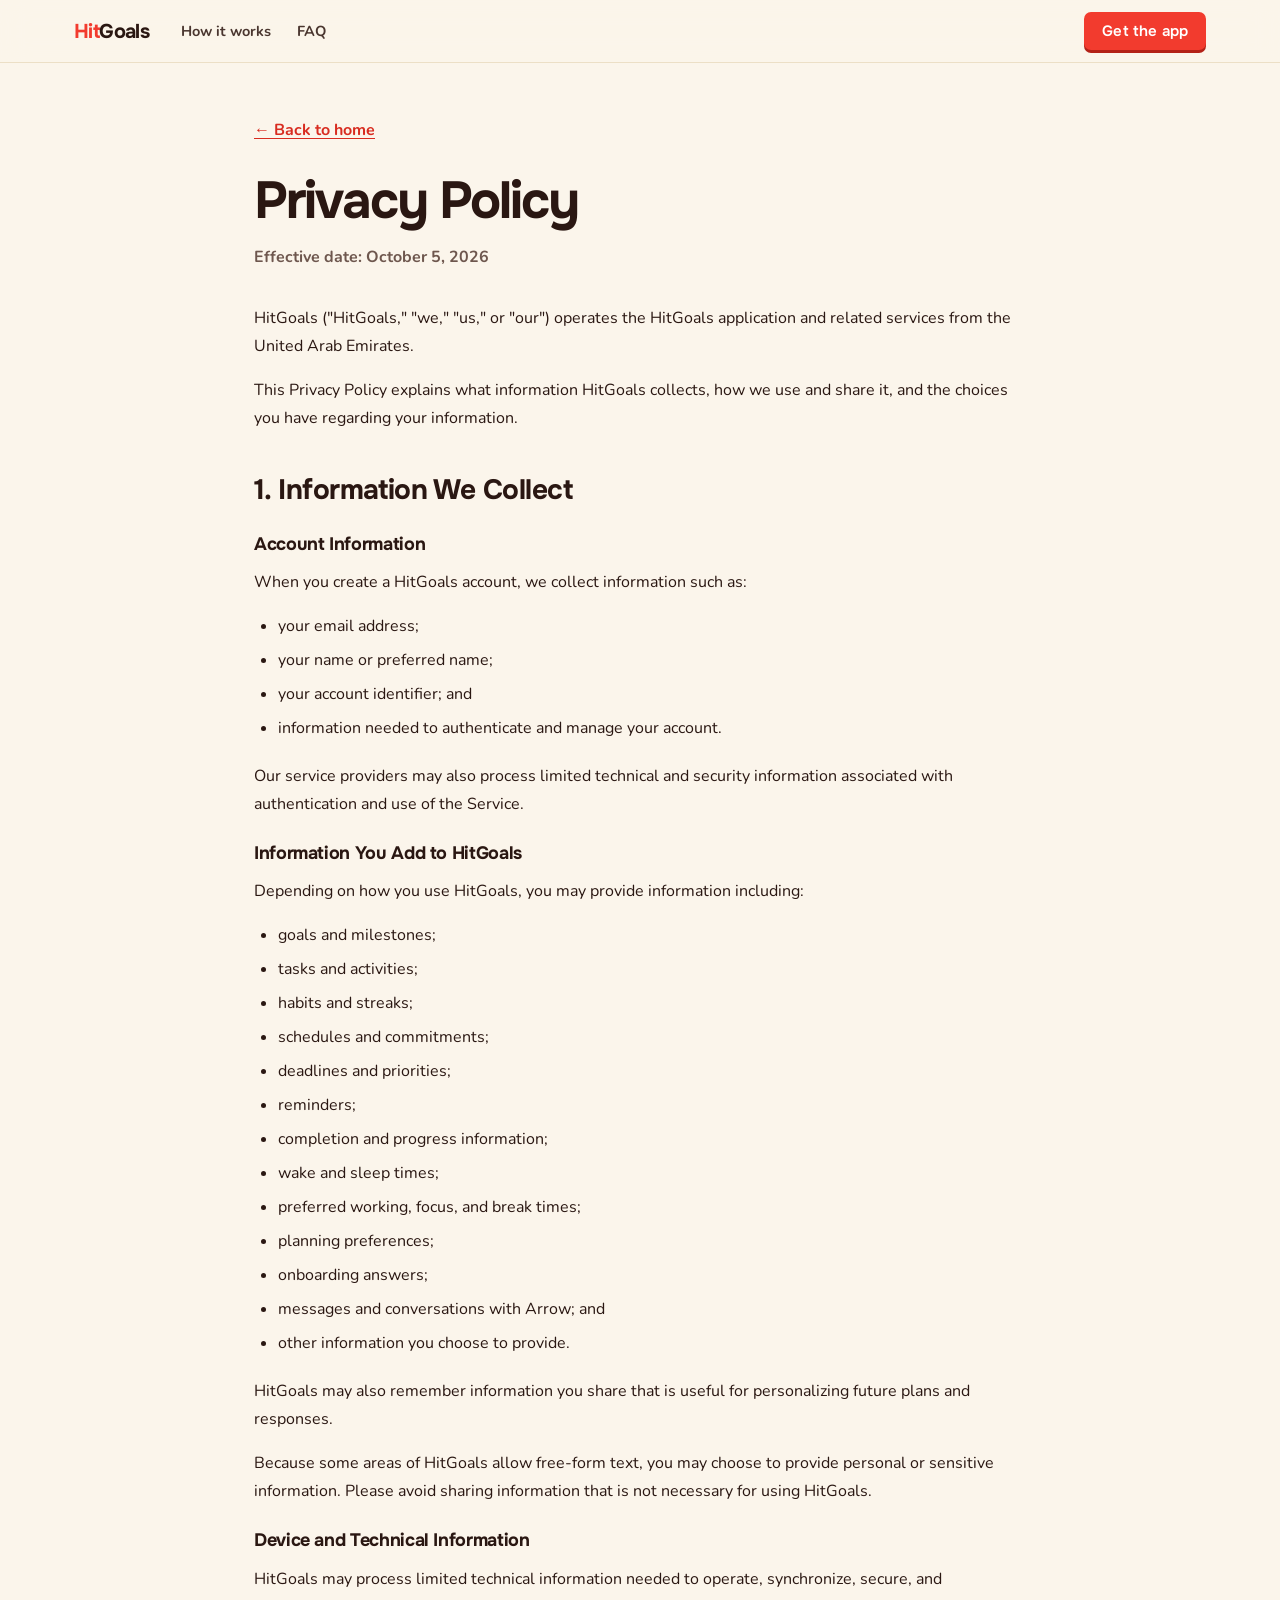
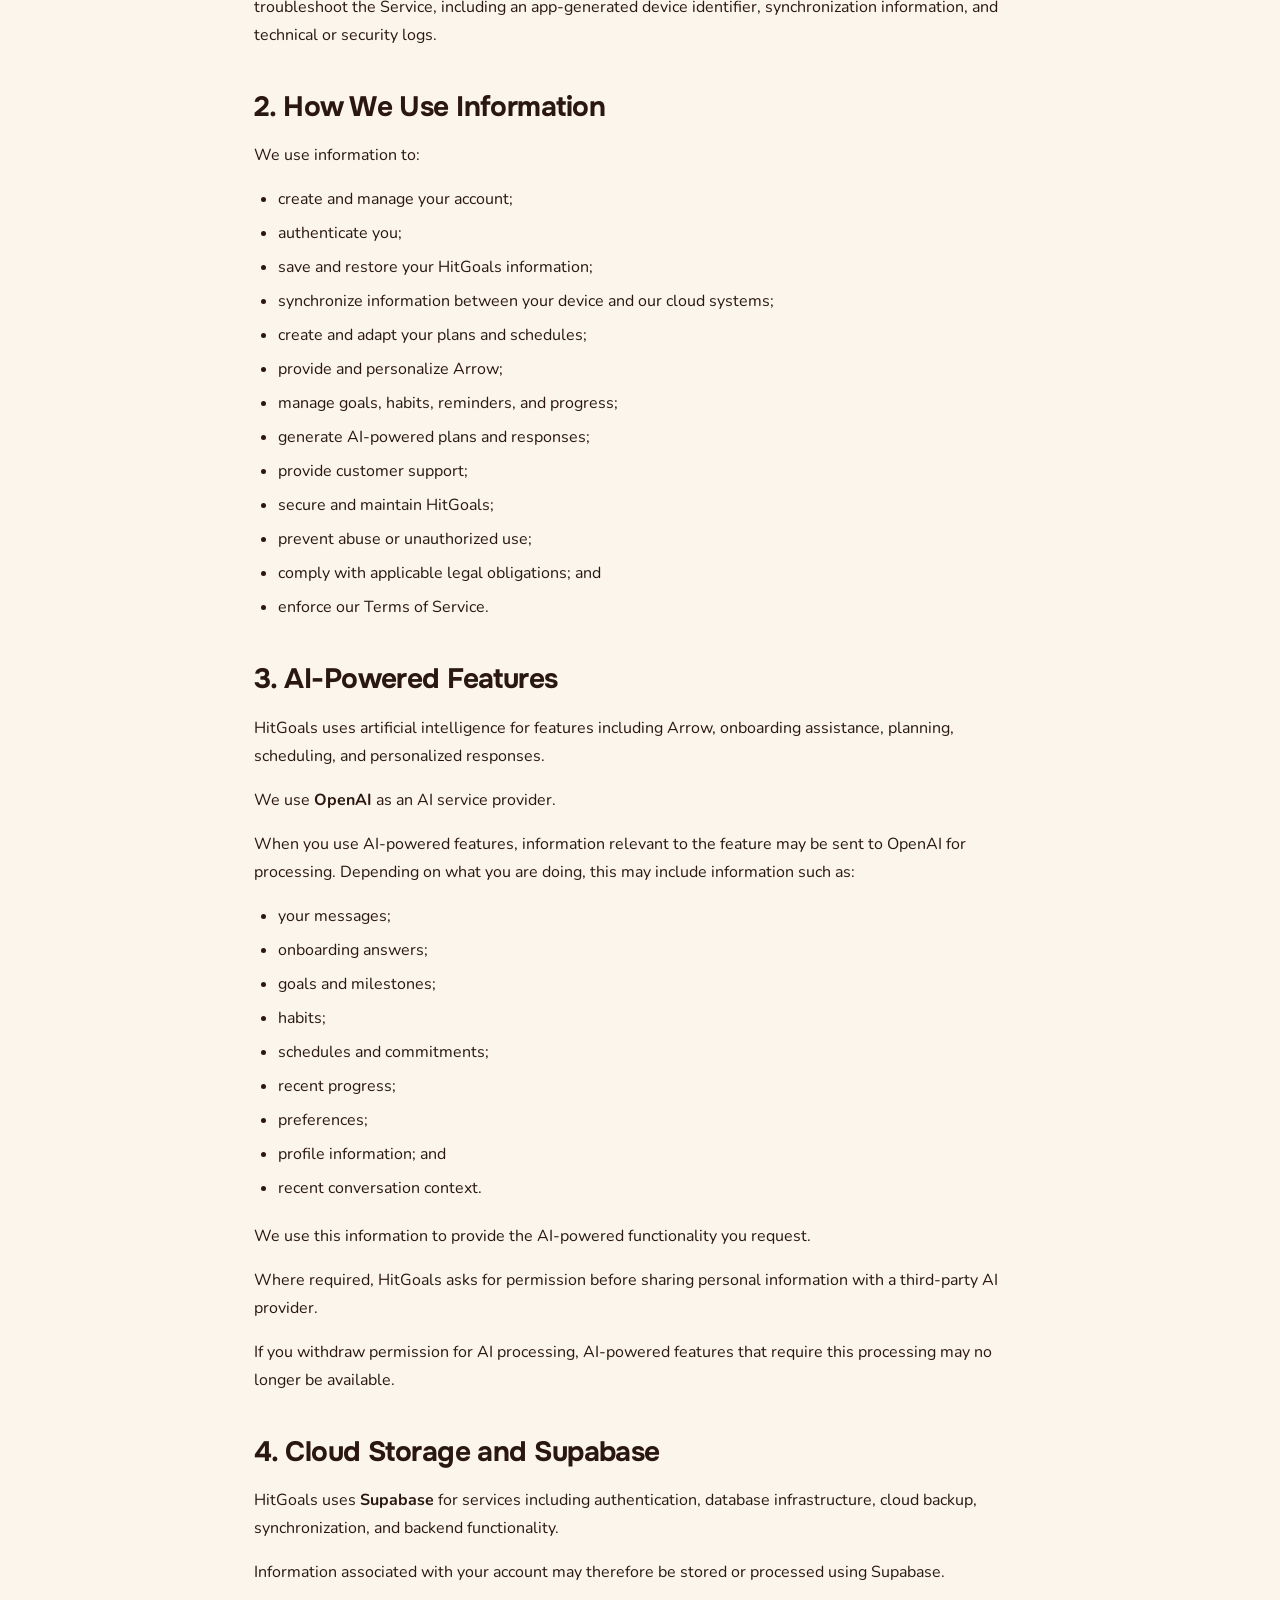
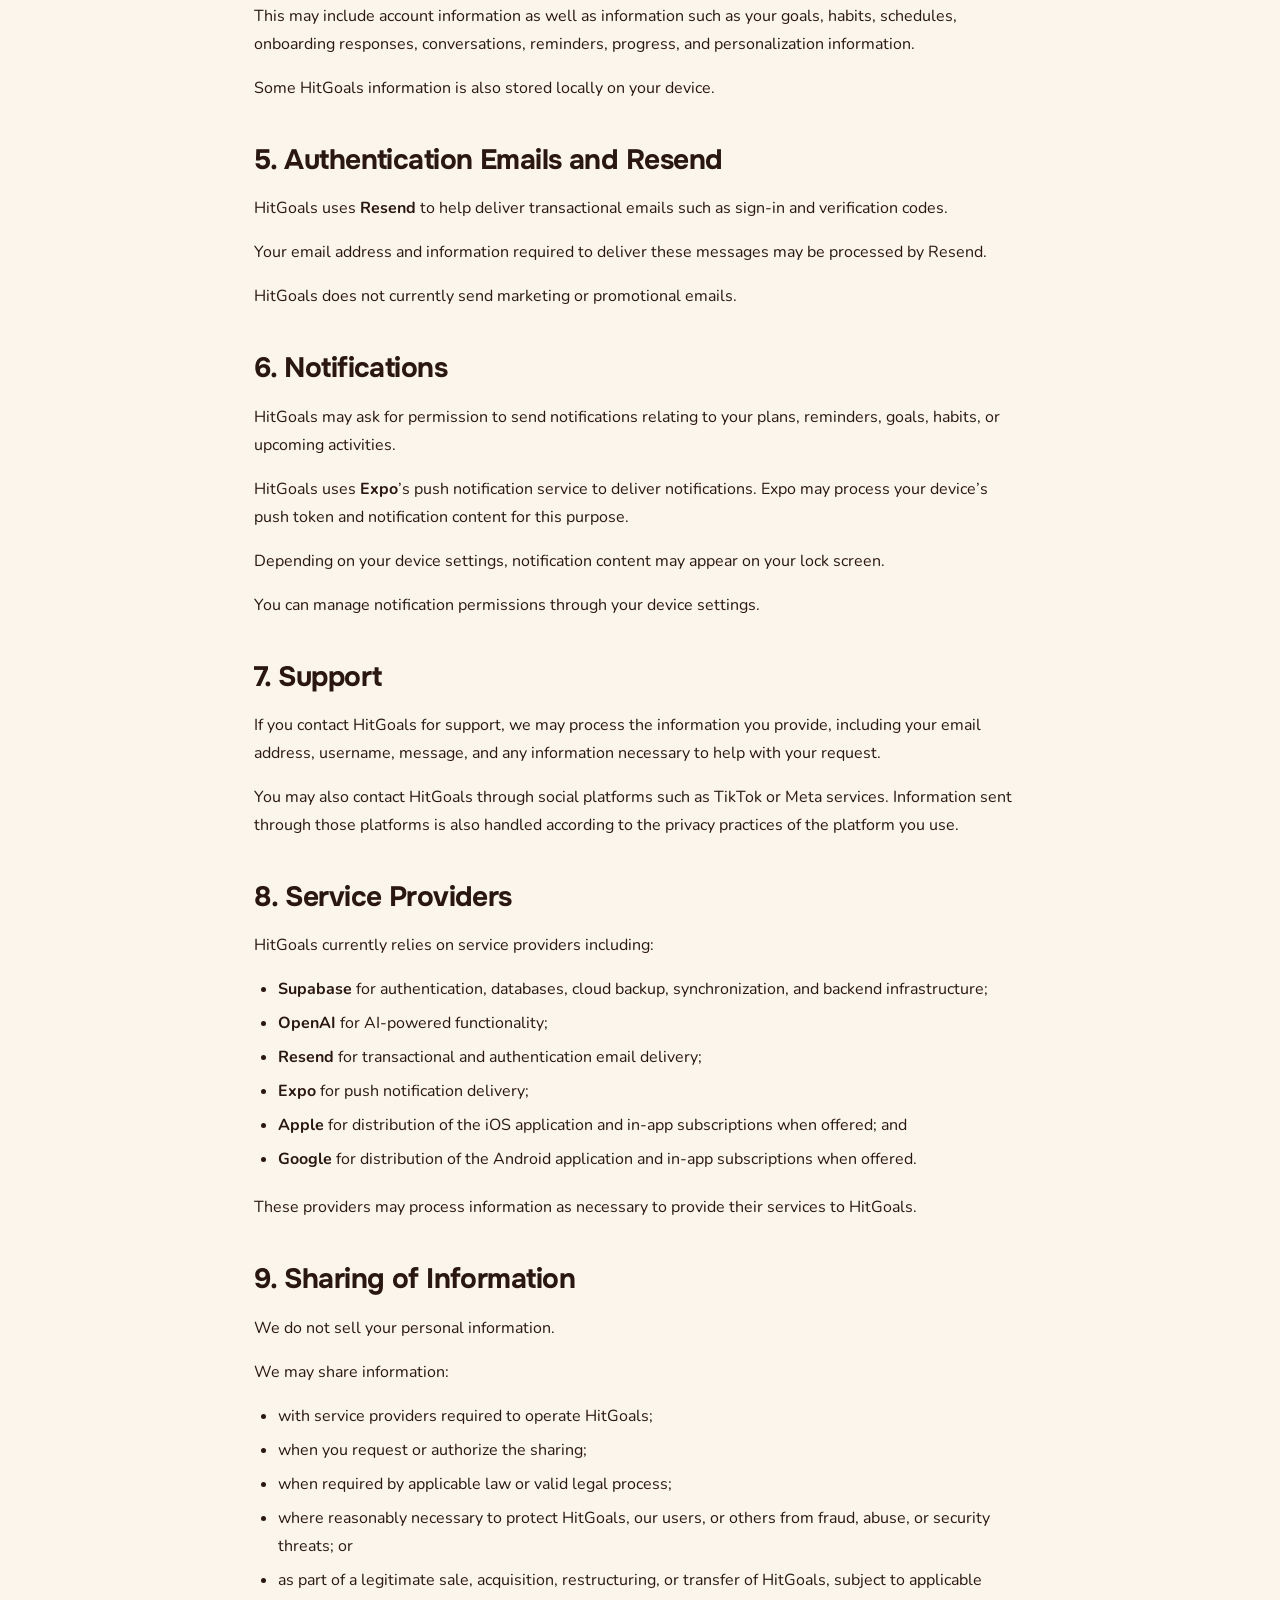
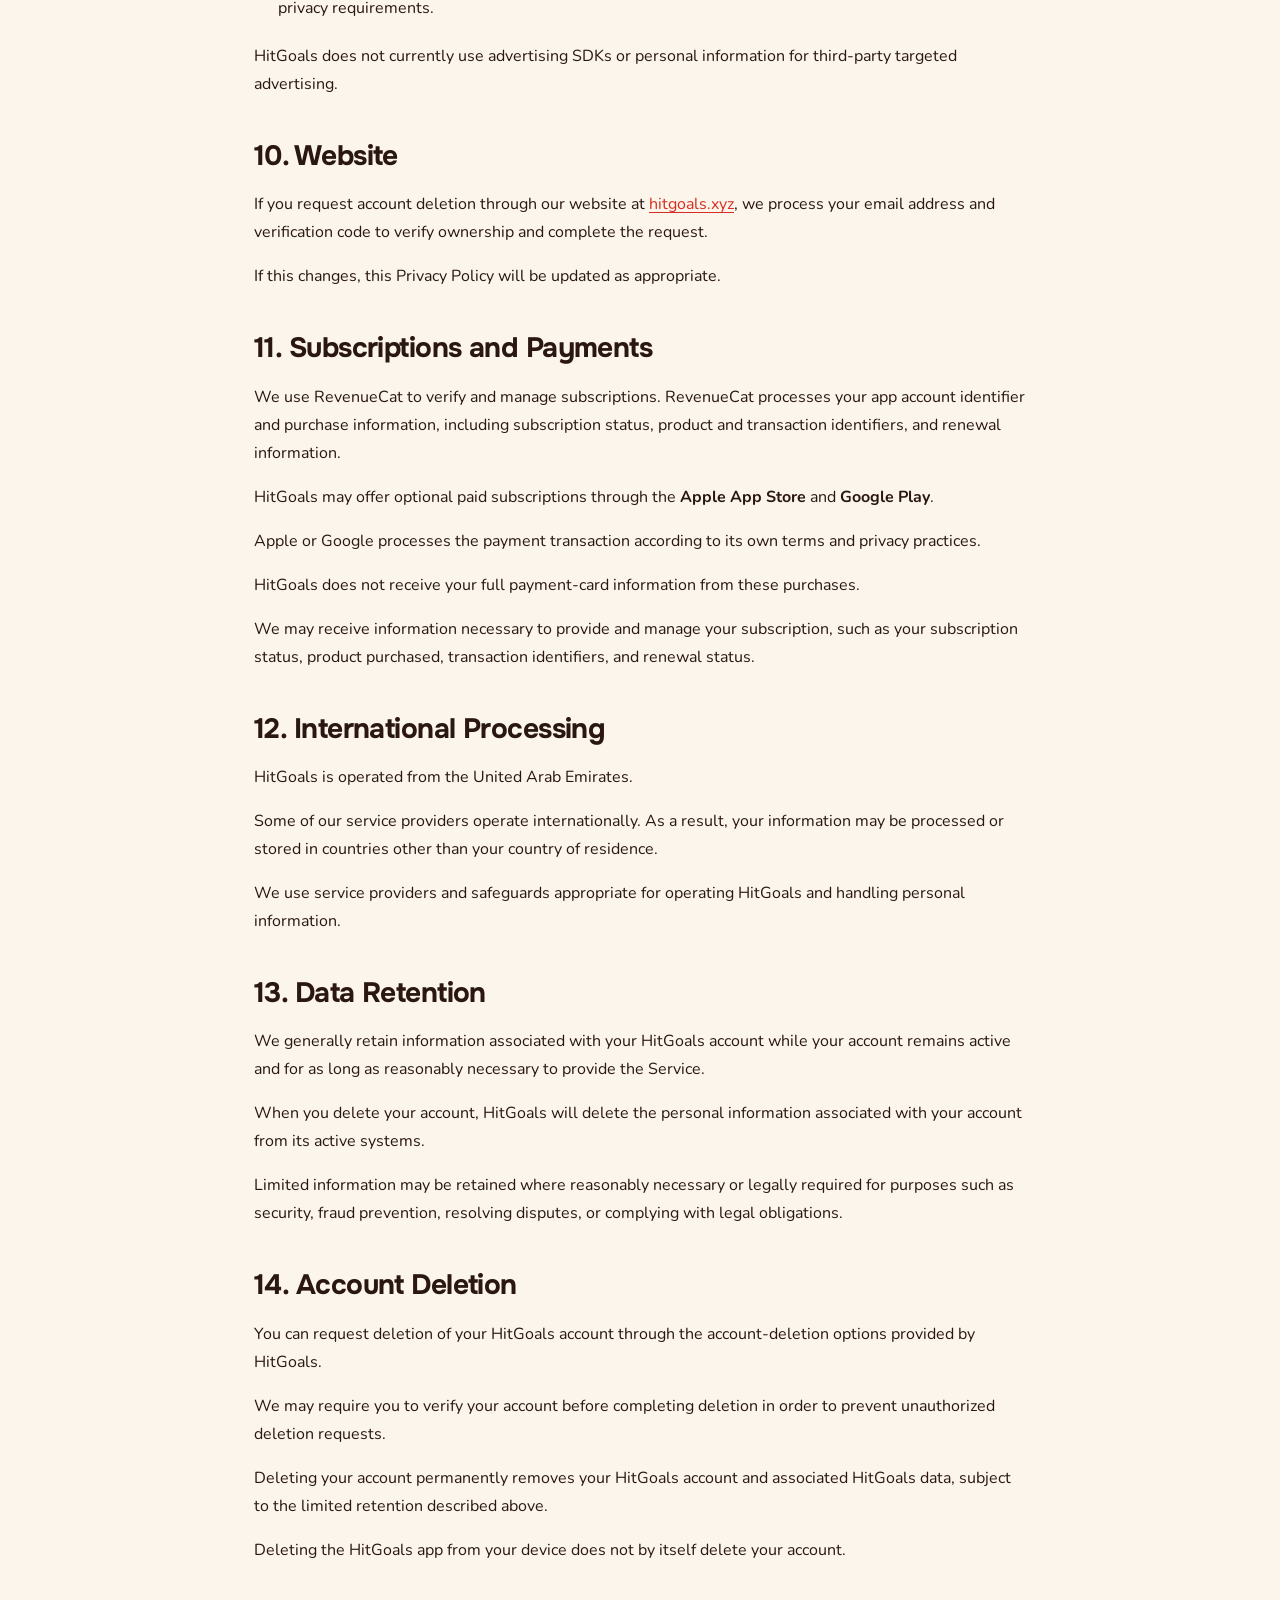
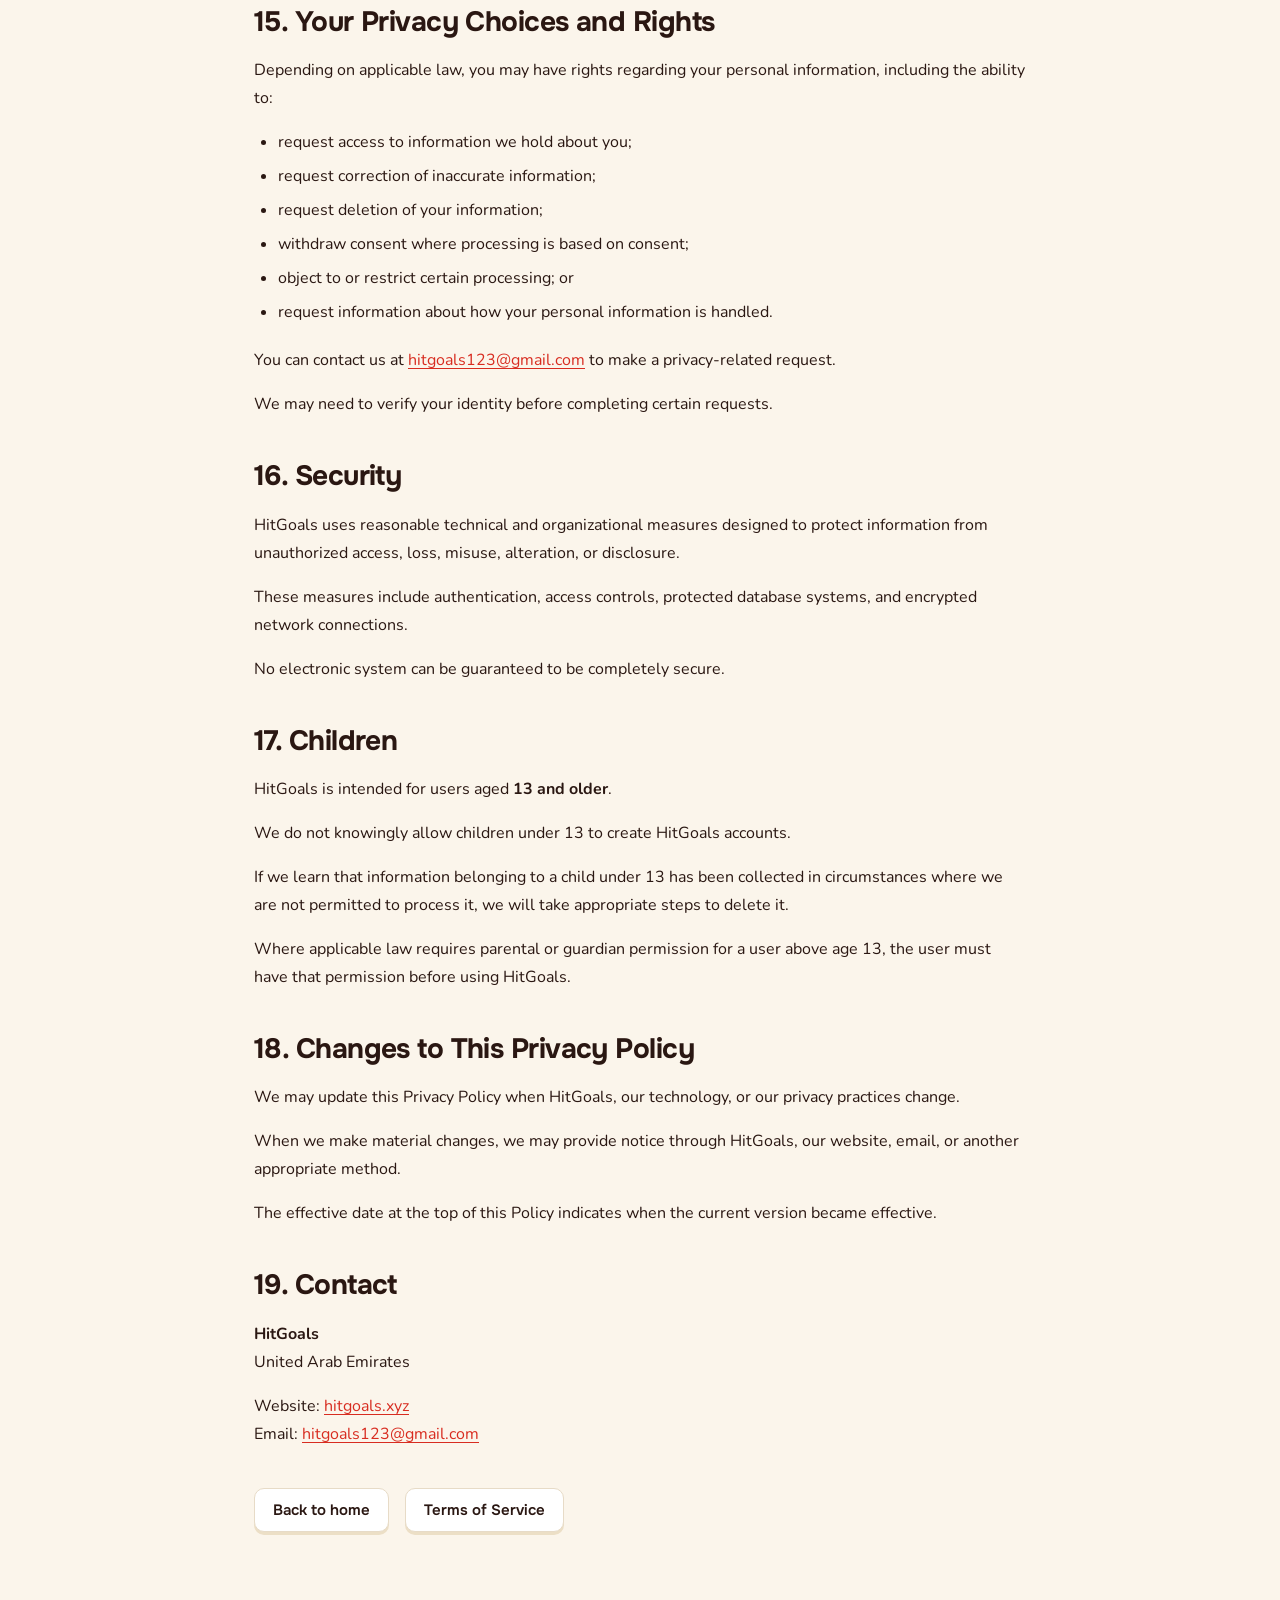
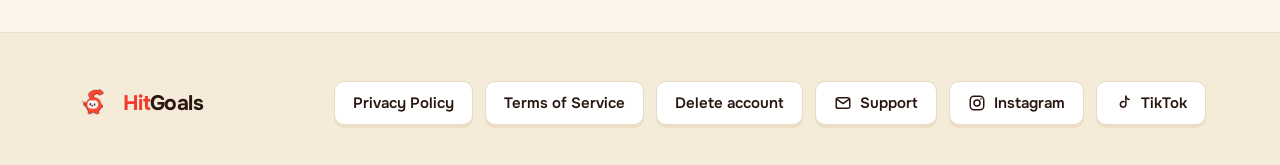
==== commit 27893adc: "Publish account deletion page and footer links" ====
--- a/privacy/index.html
+++ b/privacy/index.html
@@ -218,6 +218,7 @@
     <div class="site-footer__links">
       <a class="link-btn" href="../privacy/" aria-current="page">Privacy Policy</a>
       <a class="link-btn" href="../terms/">Terms of Service</a>
+      <a class="link-btn" href="../delete-account/">Delete account</a>
       <details class="support-contact">
       <summary class="link-btn">
         <svg width="18" height="18" viewBox="0 0 24 24" fill="none" stroke="currentColor" stroke-width="2" stroke-linecap="round" stroke-linejoin="round" aria-hidden="true"><path d="M3 7.5A2.5 2.5 0 0 1 5.5 5h13A2.5 2.5 0 0 1 21 7.5v9A2.5 2.5 0 0 1 18.5 19h-13A2.5 2.5 0 0 1 3 16.5z"></path><path d="m3.6 6.7 8.4 6 8.4-6"></path></svg>
